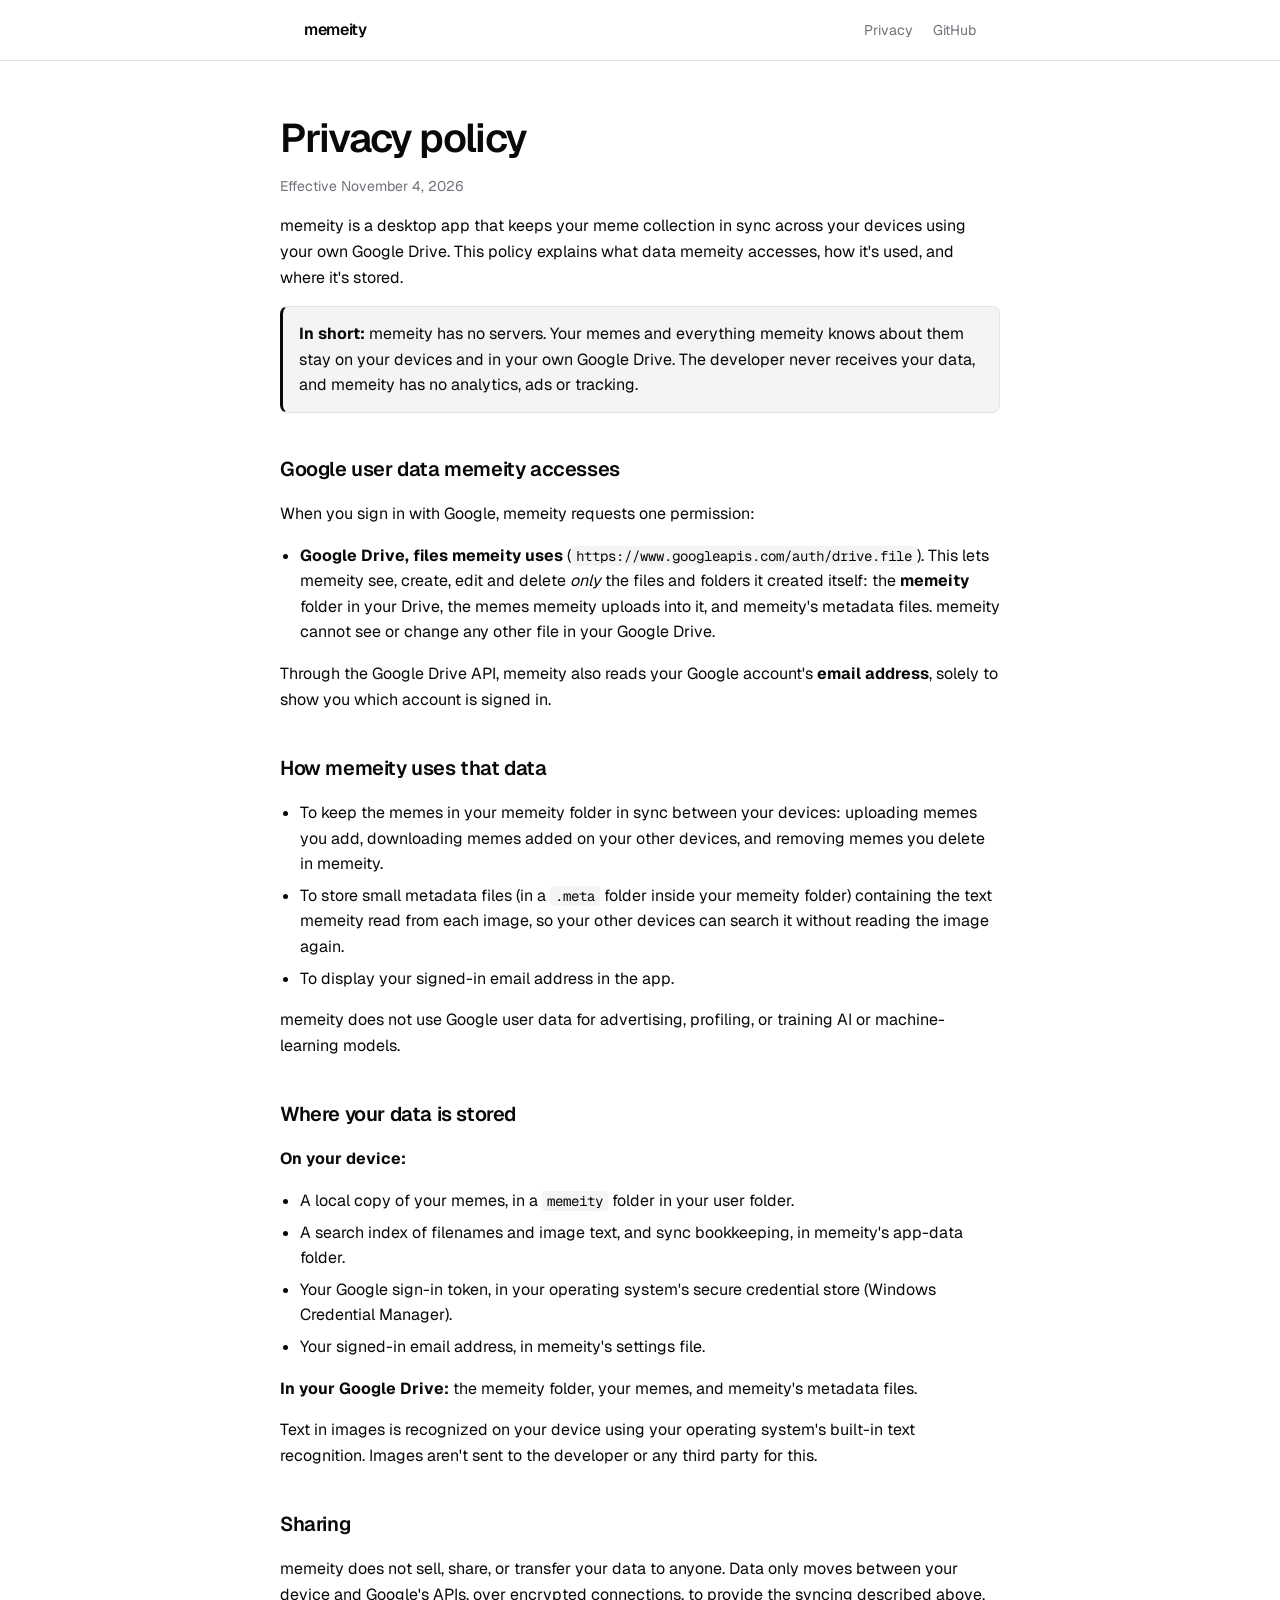
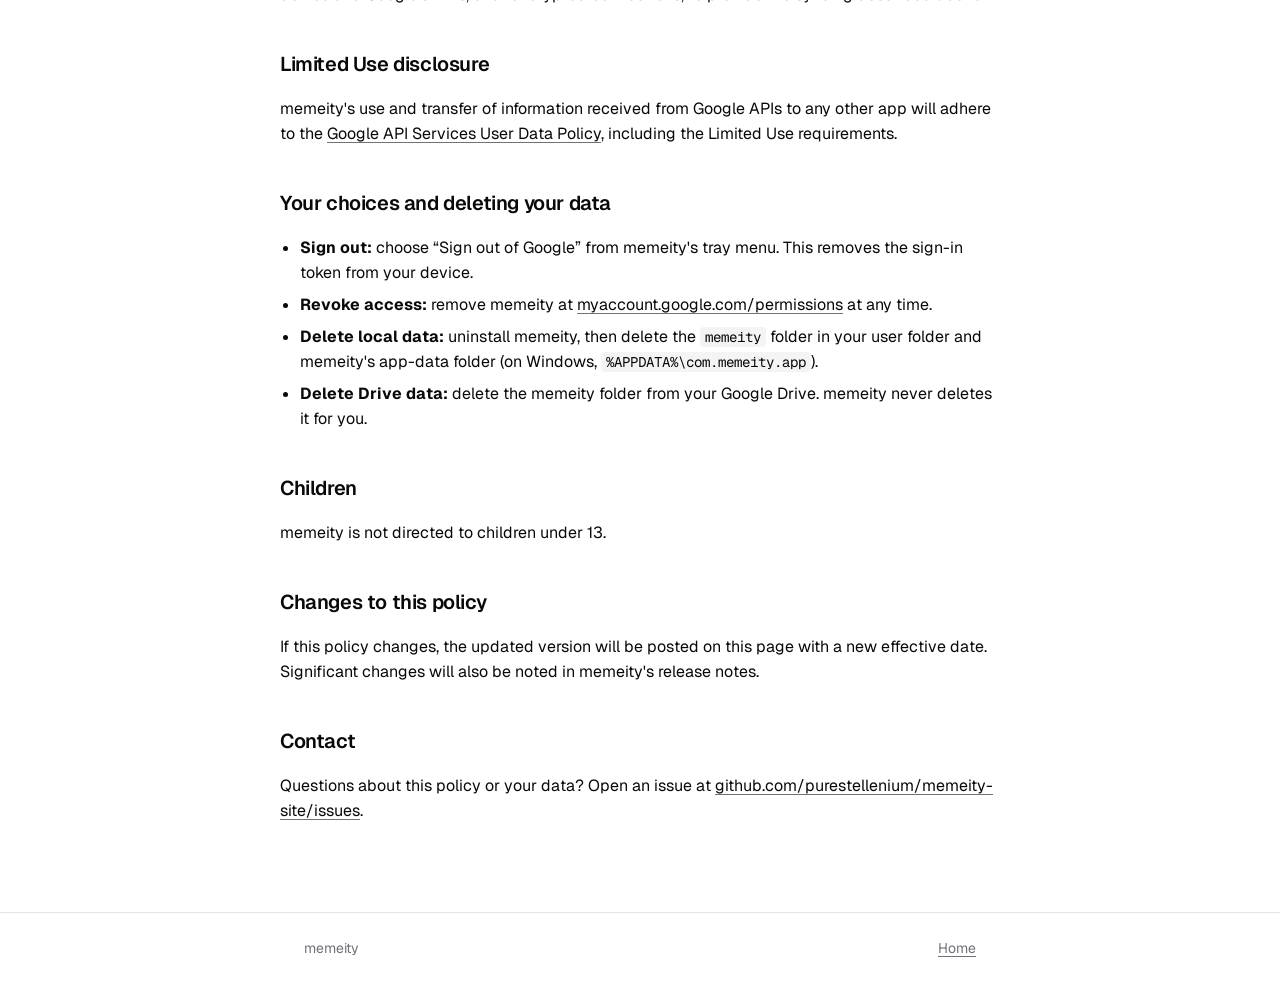
==== privacy/index.html @ e9bf108b "Add memeity homepage and privacy policy Static site for memeity.stelle.codes, served by GitHub Pages" ====
<!doctype html>
<html lang="en">
  <head>
    <meta charset="utf-8" />
    <meta name="viewport" content="width=device-width, initial-scale=1" />
    <title>Privacy policy · memeity</title>
    <meta name="description" content="How the memeity desktop app handles your data and your Google account." />
    <link rel="preconnect" href="https://fonts.googleapis.com" />
    <link rel="preconnect" href="https://fonts.gstatic.com" crossorigin />
    <link href="https://fonts.googleapis.com/css2?family=Geist:wght@400;500;600&family=Geist+Mono:wght@500&display=swap" rel="stylesheet" />
    <link rel="stylesheet" href="/style.css" />
  </head>
  <body>
    <nav>
      <div class="wrap">
        <a class="brand" href="/">memeity</a>
        <div class="links">
          <a href="/privacy/">Privacy</a>
          <a href="https://github.com/purestellenium/memeity">GitHub</a>
        </div>
      </div>
    </nav>

    <main class="wrap prose">
      <h1>Privacy policy</h1>
      <p class="meta">Effective November 4, 2026</p>

      <p>
        memeity is a desktop app that keeps your meme collection in sync across your devices using your own Google Drive.
        This policy explains what data memeity accesses, how it's used, and where it's stored.
      </p>

      <p class="callout">
        <strong>In short:</strong> memeity has no servers. Your memes and everything memeity knows about them stay on your
        devices and in your own Google Drive. The developer never receives your data, and memeity has no analytics, ads or
        tracking.
      </p>

      <h2>Google user data memeity accesses</h2>
      <p>When you sign in with Google, memeity requests one permission:</p>
      <ul>
        <li>
          <strong>Google Drive, files memeity uses</strong> (<code>https://www.googleapis.com/auth/drive.file</code>). This
          lets memeity see, create, edit and delete <em>only</em> the files and folders it created itself: the
          <strong>memeity</strong> folder in your Drive, the memes memeity uploads into it, and memeity's metadata files.
          memeity cannot see or change any other file in your Google Drive.
        </li>
      </ul>
      <p>
        Through the Google Drive API, memeity also reads your Google account's <strong>email address</strong>, solely to show
        you which account is signed in.
      </p>

      <h2>How memeity uses that data</h2>
      <ul>
        <li>To keep the memes in your memeity folder in sync between your devices: uploading memes you add, downloading memes added on your other devices, and removing memes you delete in memeity.</li>
        <li>To store small metadata files (in a <code>.meta</code> folder inside your memeity folder) containing the text memeity read from each image, so your other devices can search it without reading the image again.</li>
        <li>To display your signed-in email address in the app.</li>
      </ul>
      <p>memeity does not use Google user data for advertising, profiling, or training AI or machine-learning models.</p>

      <h2>Where your data is stored</h2>
      <p><strong>On your device:</strong></p>
      <ul>
        <li>A local copy of your memes, in a <code>memeity</code> folder in your user folder.</li>
        <li>A search index of filenames and image text, and sync bookkeeping, in memeity's app-data folder.</li>
        <li>Your Google sign-in token, in your operating system's secure credential store (Windows Credential Manager).</li>
        <li>Your signed-in email address, in memeity's settings file.</li>
      </ul>
      <p><strong>In your Google Drive:</strong> the memeity folder, your memes, and memeity's metadata files.</p>
      <p>
        Text in images is recognized on your device using your operating system's built-in text recognition. Images aren't
        sent to the developer or any third party for this.
      </p>

      <h2>Sharing</h2>
      <p>
        memeity does not sell, share, or transfer your data to anyone. Data only moves between your device and Google's
        APIs, over encrypted connections, to provide the syncing described above.
      </p>

      <h2>Limited Use disclosure</h2>
      <p>
        memeity's use and transfer of information received from Google APIs to any other app will adhere to the
        <a href="https://developers.google.com/terms/api-services-user-data-policy">Google API Services User Data Policy</a>,
        including the Limited Use requirements.
      </p>

      <h2>Your choices and deleting your data</h2>
      <ul>
        <li><strong>Sign out:</strong> choose “Sign out of Google” from memeity's tray menu. This removes the sign-in token from your device.</li>
        <li><strong>Revoke access:</strong> remove memeity at <a href="https://myaccount.google.com/permissions">myaccount.google.com/permissions</a> at any time.</li>
        <li><strong>Delete local data:</strong> uninstall memeity, then delete the <code>memeity</code> folder in your user folder and memeity's app-data folder (on Windows, <code>%APPDATA%\com.memeity.app</code>).</li>
        <li><strong>Delete Drive data:</strong> delete the memeity folder from your Google Drive. memeity never deletes it for you.</li>
      </ul>

      <h2>Children</h2>
      <p>memeity is not directed to children under 13.</p>

      <h2>Changes to this policy</h2>
      <p>
        If this policy changes, the updated version will be posted on this page with a new effective date. Significant
        changes will also be noted in memeity's release notes.
      </p>

      <h2>Contact</h2>
      <p>
        Questions about this policy or your data? Open an issue at
        <a href="https://github.com/purestellenium/memeity-site/issues">github.com/purestellenium/memeity-site/issues</a>.
      </p>
    </main>

    <footer>
      <div class="wrap">
        <span>memeity</span>
        <span><a href="/">Home</a></span>
      </div>
    </footer>
  </body>
</html>
---- style.css ----
/* memeity site: same zinc palette and Geist type as the app. */
:root {
  --bg: #09090b;
  --fg: #fafafa;
  --muted: #18181b;
  --muted-fg: #a1a1aa;
  --border: #27272a;
  --primary: #fafafa;
  --primary-fg: #18181b;
  color-scheme: dark;
}

@media (prefers-color-scheme: light) {
  :root {
    --bg: #ffffff;
    --fg: #09090b;
    --muted: #f4f4f5;
    --muted-fg: #71717a;
    --border: #e4e4e7;
    --primary: #18181b;
    --primary-fg: #fafafa;
    color-scheme: light;
  }
}

* {
  box-sizing: border-box;
}

body {
  margin: 0;
  background: var(--bg);
  color: var(--fg);
  font: 16px/1.6 "Geist", system-ui, -apple-system, "Segoe UI", sans-serif;
  -webkit-font-smoothing: antialiased;
}

a {
  color: inherit;
  text-underline-offset: 3px;
  text-decoration-color: var(--muted-fg);
}

a:hover {
  text-decoration-color: currentColor;
}

.wrap {
  max-width: 720px;
  margin: 0 auto;
  padding: 0 24px;
}

/* ---------- nav ---------- */

nav {
  border-bottom: 1px solid var(--border);
}

nav .wrap {
  display: flex;
  align-items: center;
  justify-content: space-between;
  height: 60px;
}

.brand {
  font-weight: 600;
  letter-spacing: -0.02em;
  text-decoration: none;
}

nav .links {
  display: flex;
  gap: 20px;
  font-size: 14px;
  color: var(--muted-fg);
}

nav .links a {
  text-decoration: none;
}

nav .links a:hover {
  color: var(--fg);
}

/* ---------- home ---------- */

.hero {
  padding: 88px 0 56px;
}

.eyebrow {
  display: inline-block;
  margin-bottom: 18px;
  padding: 2px 10px;
  border: 1px solid var(--border);
  border-radius: 999px;
  color: var(--muted-fg);
  font: 500 12px/1.8 "Geist Mono", ui-monospace, monospace;
}

h1 {
  margin: 0 0 16px;
  font-size: clamp(36px, 7vw, 56px);
  line-height: 1.05;
  letter-spacing: -0.04em;
  font-weight: 600;
}

.lede {
  margin: 0 0 28px;
  max-width: 34em;
  color: var(--muted-fg);
  font-size: 18px;
}

.actions {
  display: flex;
  flex-wrap: wrap;
  gap: 10px;
}

.btn {
  display: inline-flex;
  align-items: center;
  height: 40px;
  padding: 0 18px;
  border: 1px solid var(--border);
  border-radius: 8px;
  font-size: 14px;
  font-weight: 500;
  text-decoration: none;
}

.btn.primary {
  border-color: var(--primary);
  background: var(--primary);
  color: var(--primary-fg);
}

.btn[aria-disabled="true"] {
  opacity: 0.55;
  cursor: default;
}

.features {
  display: grid;
  grid-template-columns: repeat(auto-fit, minmax(200px, 1fr));
  gap: 12px;
  padding-bottom: 56px;
}

.feature {
  padding: 18px;
  border: 1px solid var(--border);
  border-radius: 12px;
}

.feature h3 {
  margin: 0 0 6px;
  font-size: 15px;
  font-weight: 600;
  letter-spacing: -0.01em;
}

.feature p {
  margin: 0;
  color: var(--muted-fg);
  font-size: 14px;
}

kbd {
  padding: 1px 6px;
  border: 1px solid var(--border);
  border-radius: 5px;
  background: var(--muted);
  font: 500 0.85em "Geist Mono", ui-monospace, monospace;
}

.panel {
  margin-bottom: 72px;
  padding: 24px;
  border: 1px solid var(--border);
  border-radius: 12px;
  background: var(--muted);
}

.panel h2 {
  margin-top: 0;
}

/* ---------- prose (privacy policy) ---------- */

.prose {
  padding: 56px 0 72px;
}

h2 {
  margin: 40px 0 10px;
  font-size: 20px;
  font-weight: 600;
  letter-spacing: -0.02em;
}

.prose h1 {
  font-size: clamp(30px, 6vw, 40px);
}

.prose p,
.prose li {
  color: var(--fg);
}

.prose .meta {
  color: var(--muted-fg);
  font-size: 14px;
}

.prose ul {
  padding-left: 20px;
}

.prose li {
  margin-bottom: 6px;
}

.callout {
  padding: 14px 16px;
  border: 1px solid var(--border);
  border-left: 3px solid var(--fg);
  border-radius: 8px;
  background: var(--muted);
}

code {
  padding: 1px 5px;
  border-radius: 4px;
  background: var(--muted);
  font: 0.88em "Geist Mono", ui-monospace, monospace;
  overflow-wrap: anywhere;
}

/* ---------- footer ---------- */

footer {
  border-top: 1px solid var(--border);
  color: var(--muted-fg);
  font-size: 14px;
}

footer .wrap {
  display: flex;
  flex-wrap: wrap;
  gap: 8px 20px;
  justify-content: space-between;
  padding-top: 24px;
  padding-bottom: 32px;
}
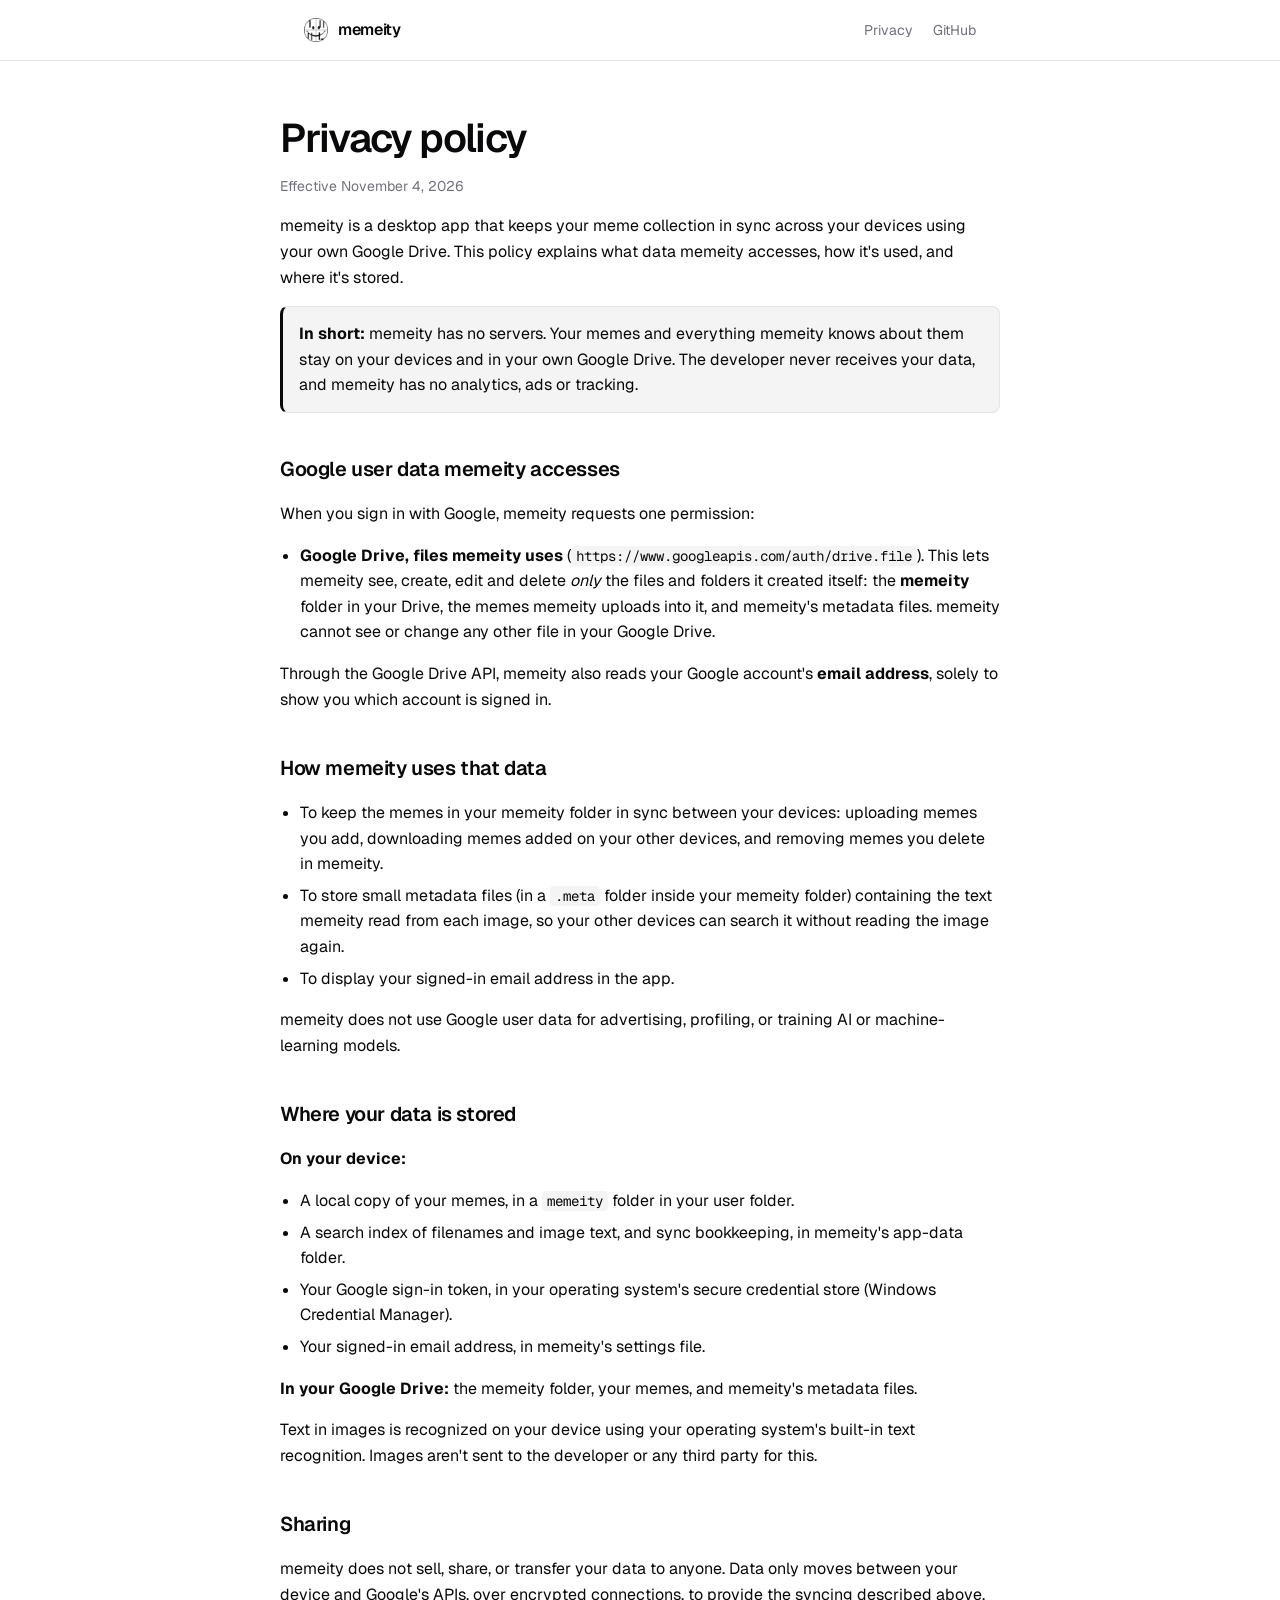
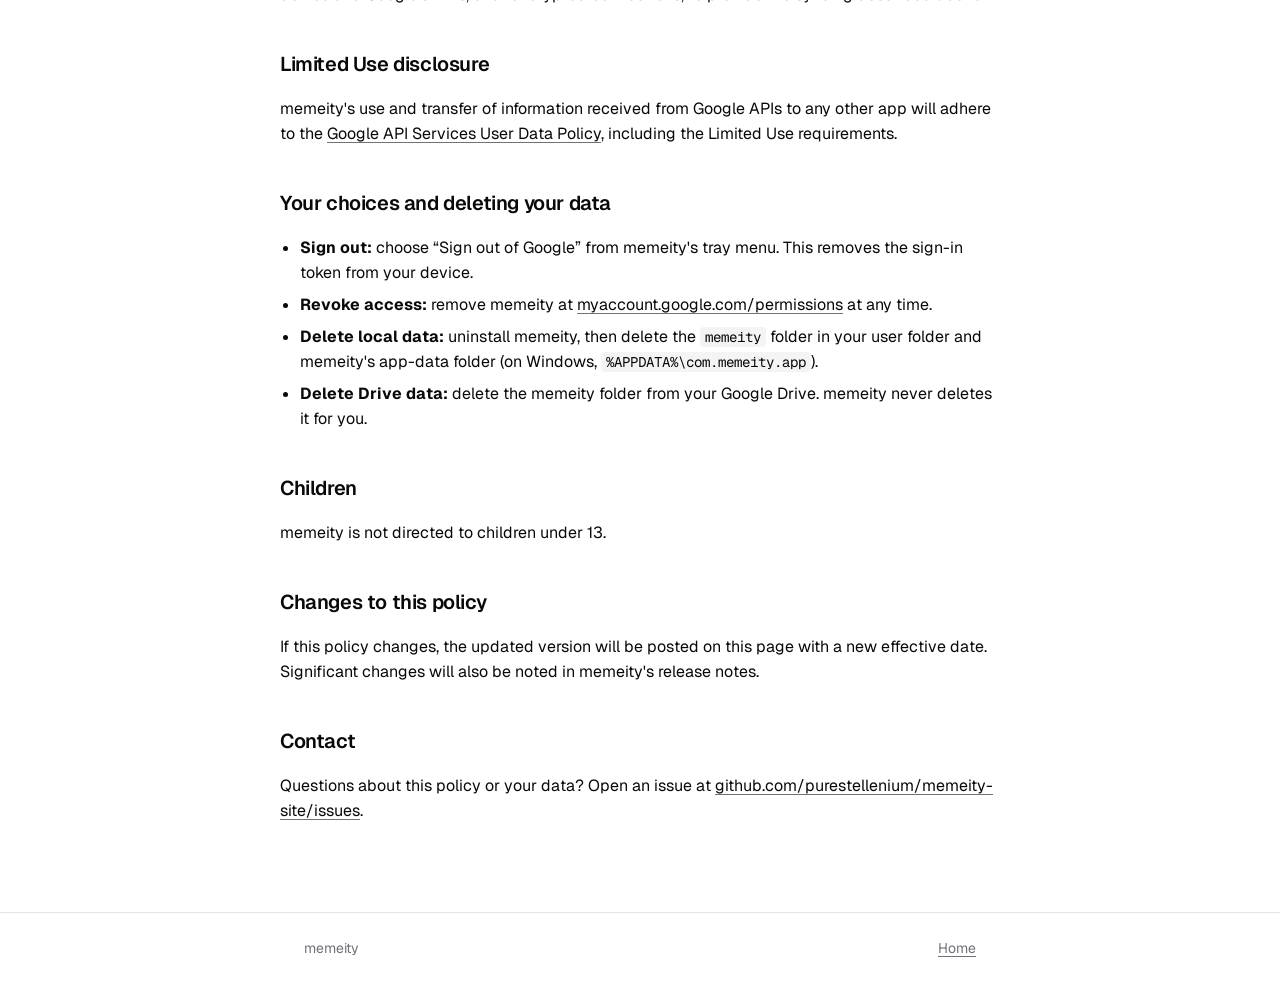
==== commit 9492d467: "Add memeity logo and favicons Co-Authored-By: Claude Opus 5.5 <noreply@anthropic.com>" ====
--- a/privacy/index.html
+++ b/privacy/index.html
@@ -8,12 +8,15 @@
     <link rel="preconnect" href="https://fonts.googleapis.com" />
     <link rel="preconnect" href="https://fonts.gstatic.com" crossorigin />
     <link href="https://fonts.googleapis.com/css2?family=Geist:wght@400;500;600&family=Geist+Mono:wght@500&display=swap" rel="stylesheet" />
+    <link rel="icon" type="image/png" sizes="32x32" href="/favicon-32.png" />
+    <link rel="icon" type="image/png" sizes="192x192" href="/favicon-192.png" />
+    <link rel="apple-touch-icon" href="/apple-touch-icon.png" />
     <link rel="stylesheet" href="/style.css" />
   </head>
   <body>
     <nav>
       <div class="wrap">
-        <a class="brand" href="/">memeity</a>
+        <a class="brand" href="/"><img src="/logo.png" alt="" width="24" height="24" />memeity</a>
         <div class="links">
           <a href="/privacy/">Privacy</a>
           <a href="https://github.com/purestellenium/memeity">GitHub</a>
--- a/style.css
+++ b/style.css
@@ -65,9 +65,17 @@
 }
 
 .brand {
+  display: inline-flex;
+  align-items: center;
+  gap: 10px;
   font-weight: 600;
   letter-spacing: -0.02em;
   text-decoration: none;
+}
+
+.hero-logo {
+  display: block;
+  margin-bottom: 24px;
 }
 
 nav .links {
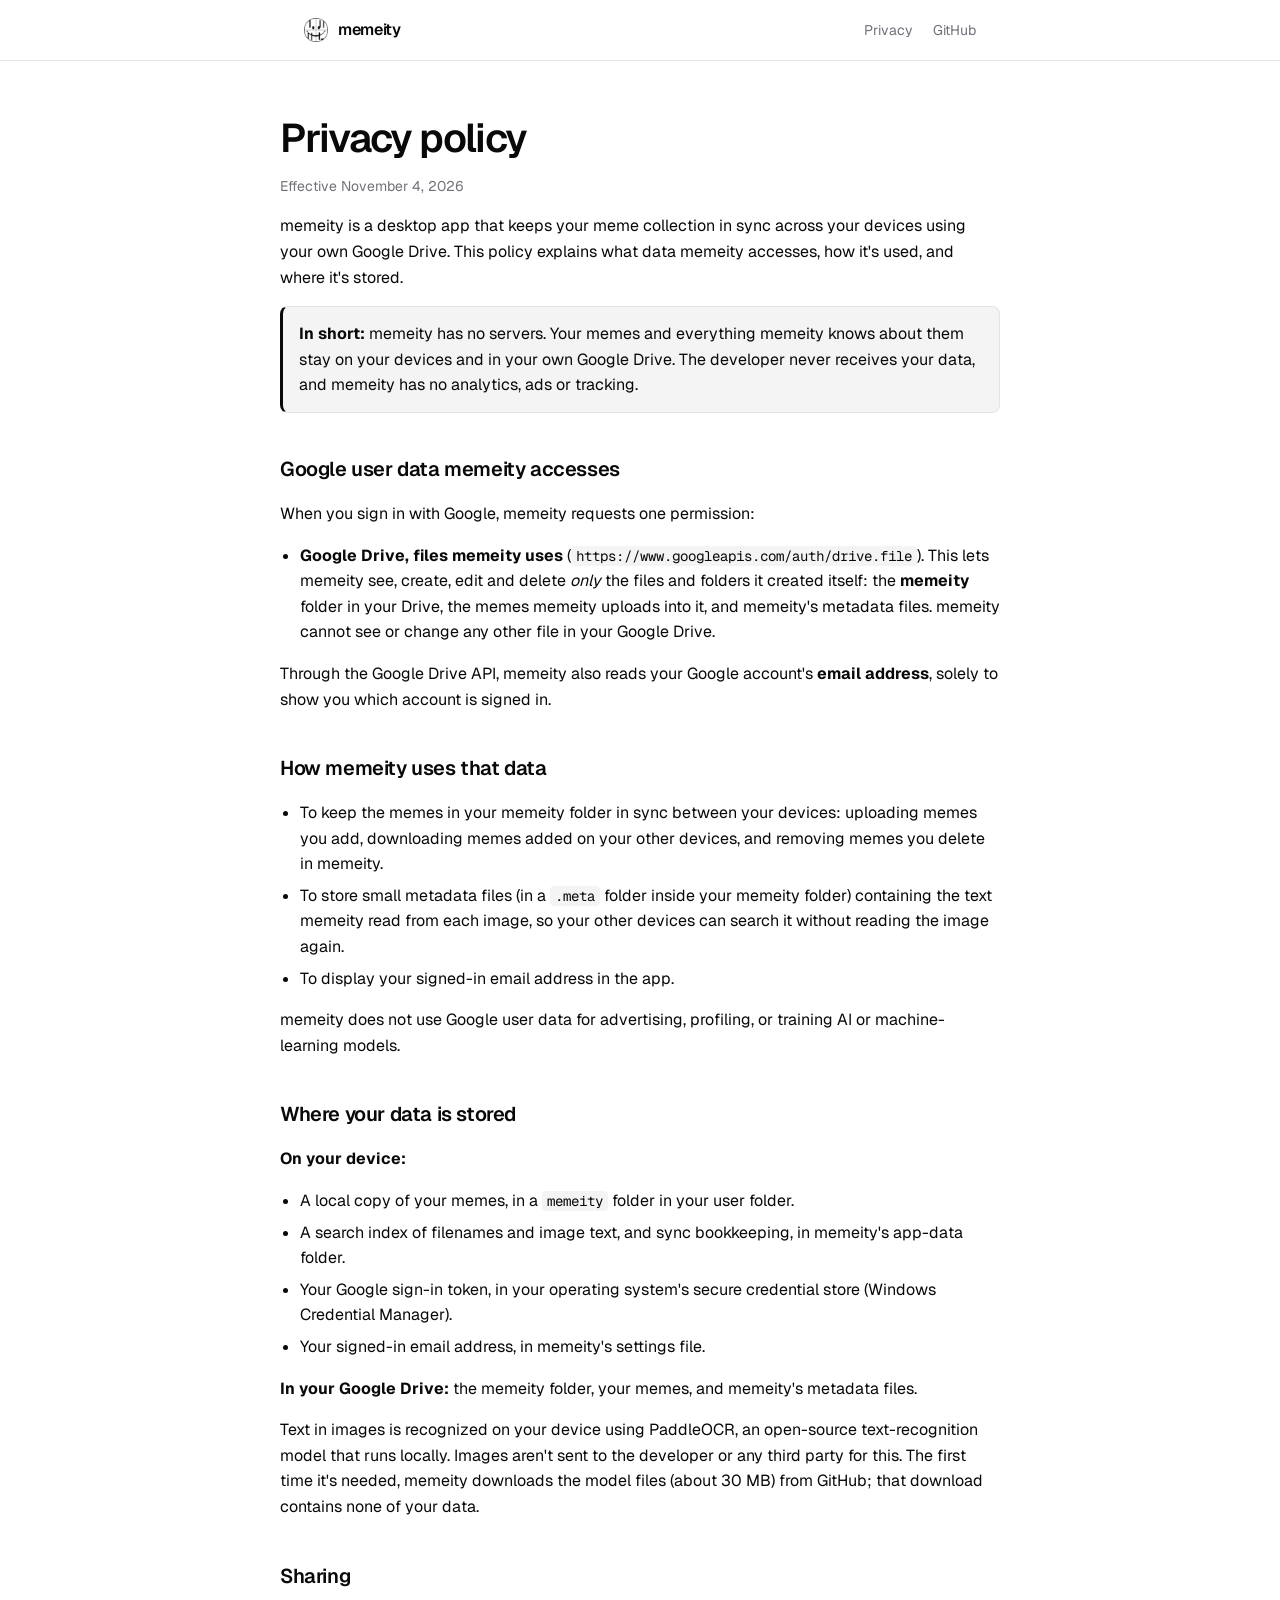
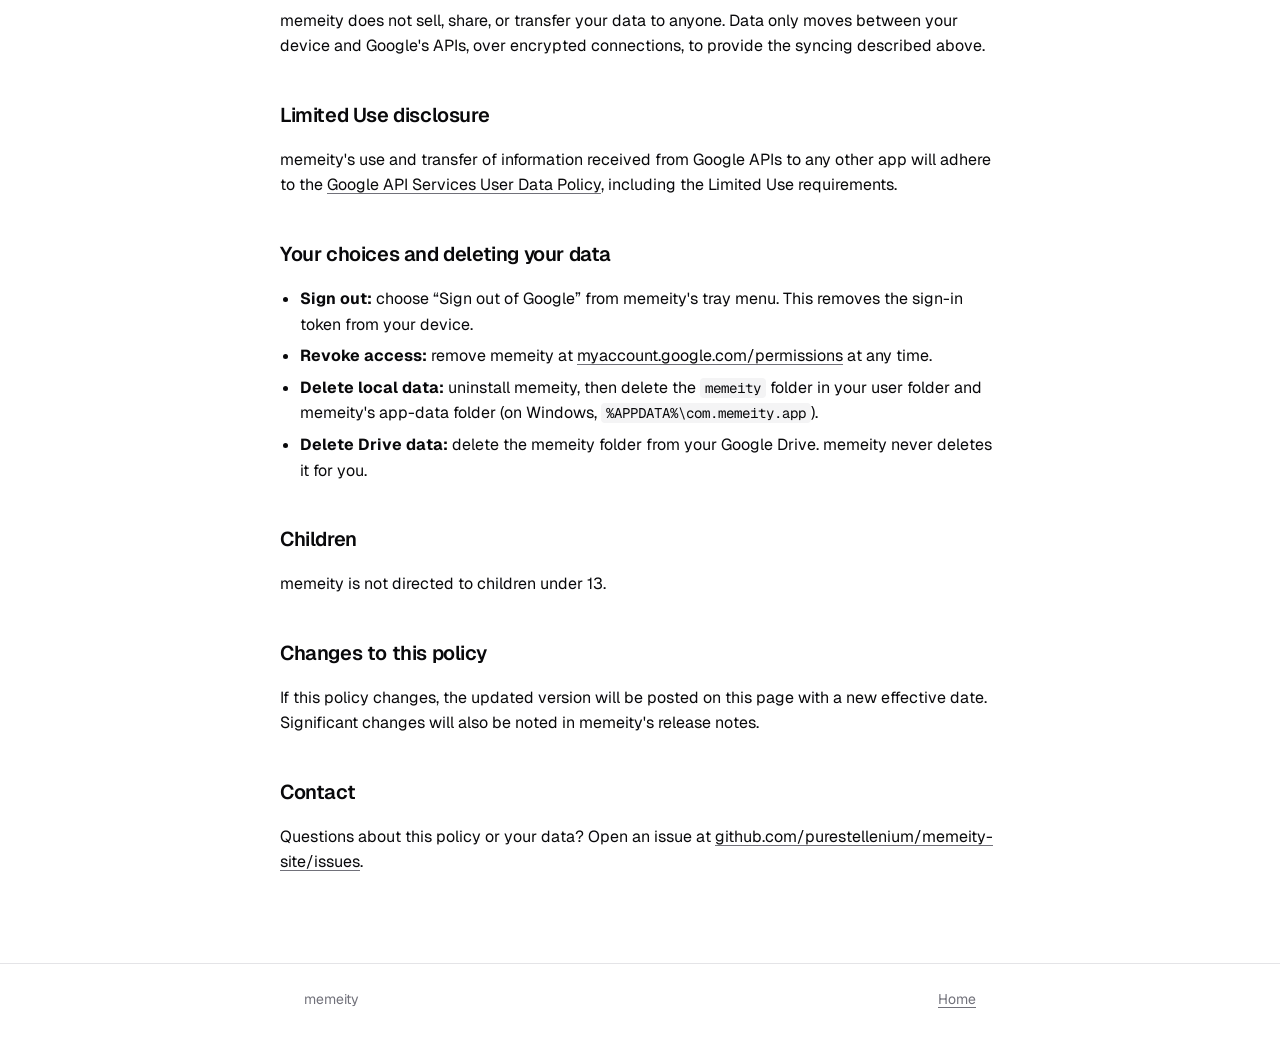
==== commit be42ef36: "Link downloads to the latest release; privacy policy: on-device PaddleOCR The download button now po" ====
--- a/privacy/index.html
+++ b/privacy/index.html
@@ -72,8 +72,9 @@
       </ul>
       <p><strong>In your Google Drive:</strong> the memeity folder, your memes, and memeity's metadata files.</p>
       <p>
-        Text in images is recognized on your device using your operating system's built-in text recognition. Images aren't
-        sent to the developer or any third party for this.
+        Text in images is recognized on your device using PaddleOCR, an open-source text-recognition model that runs
+        locally. Images aren't sent to the developer or any third party for this. The first time it's needed, memeity
+        downloads the model files (about 30 MB) from GitHub; that download contains none of your data.
       </p>
 
       <h2>Sharing</h2>
--- a/style.css
+++ b/style.css
@@ -148,9 +148,10 @@
   color: var(--primary-fg);
 }
 
-.btn[aria-disabled="true"] {
-  opacity: 0.55;
-  cursor: default;
+.download-meta {
+  margin: 12px 0 0;
+  color: var(--muted-fg);
+  font-size: 13px;
 }
 
 .features {
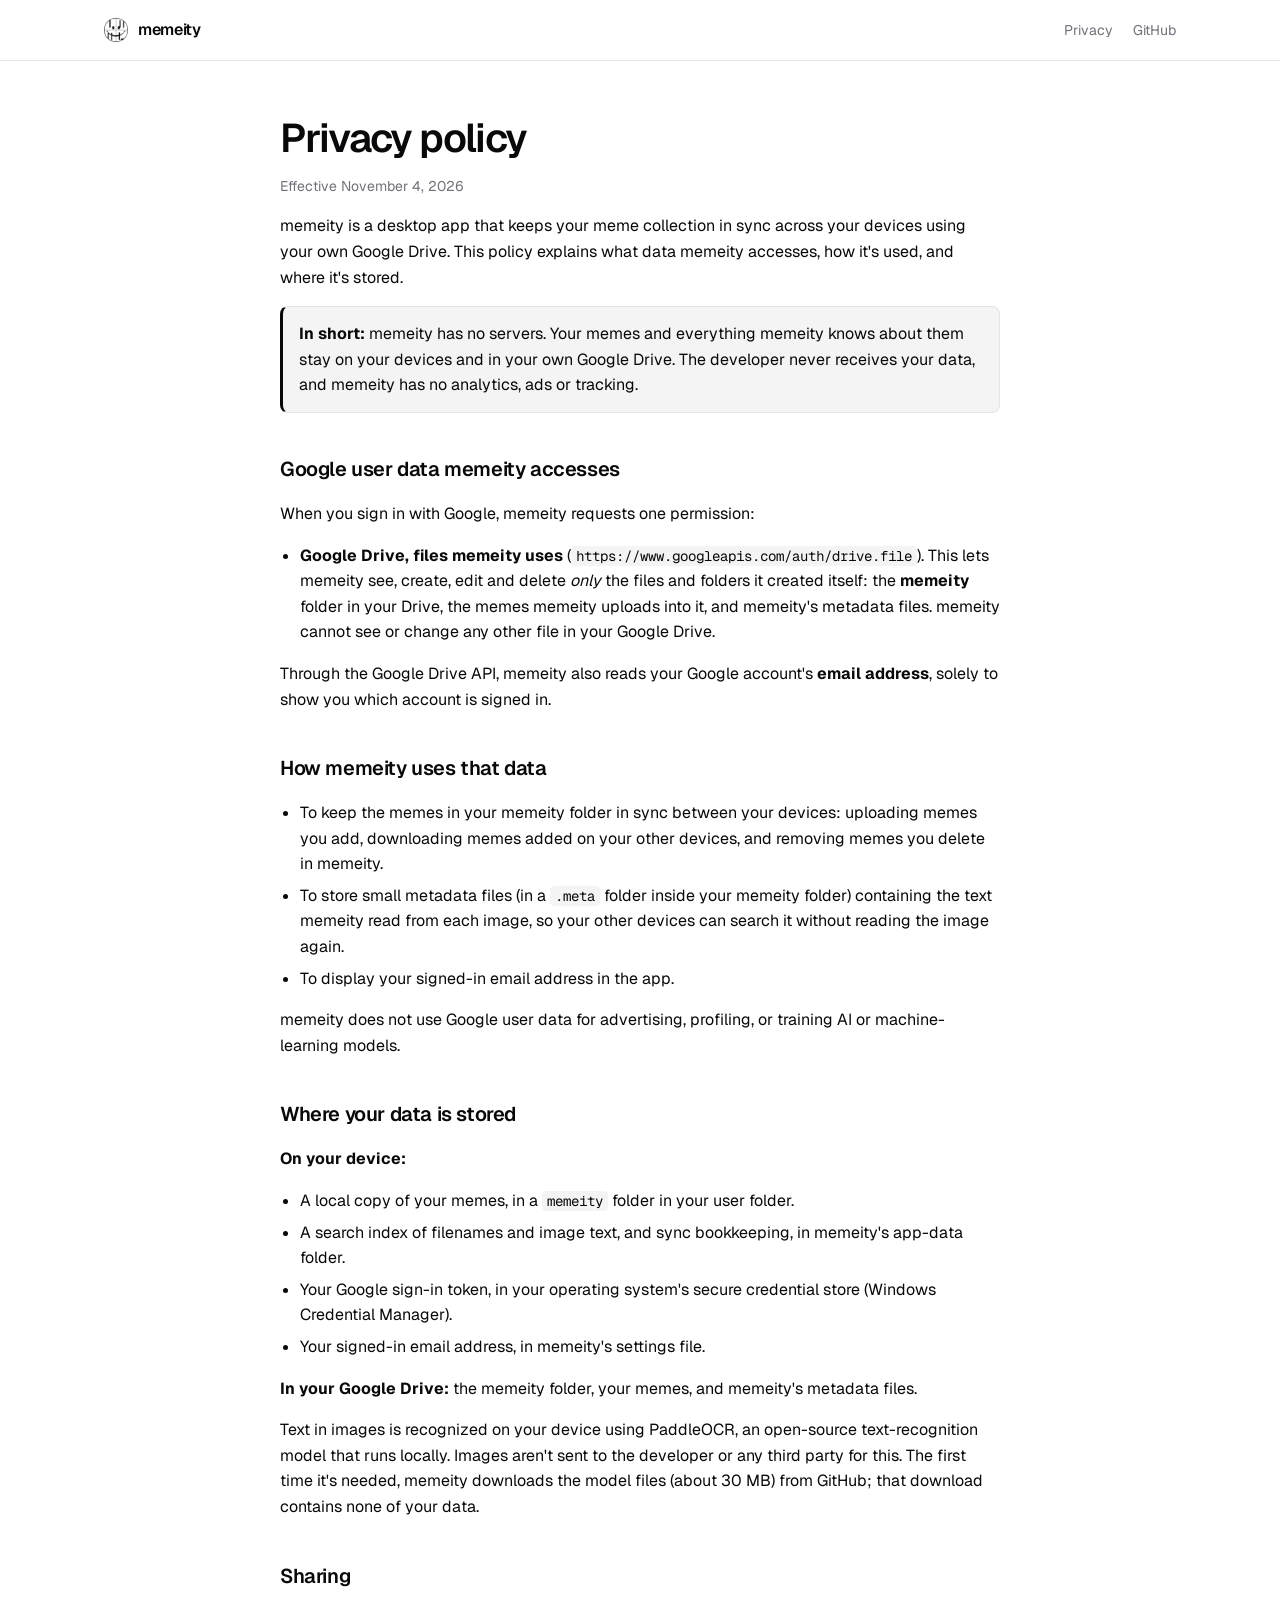
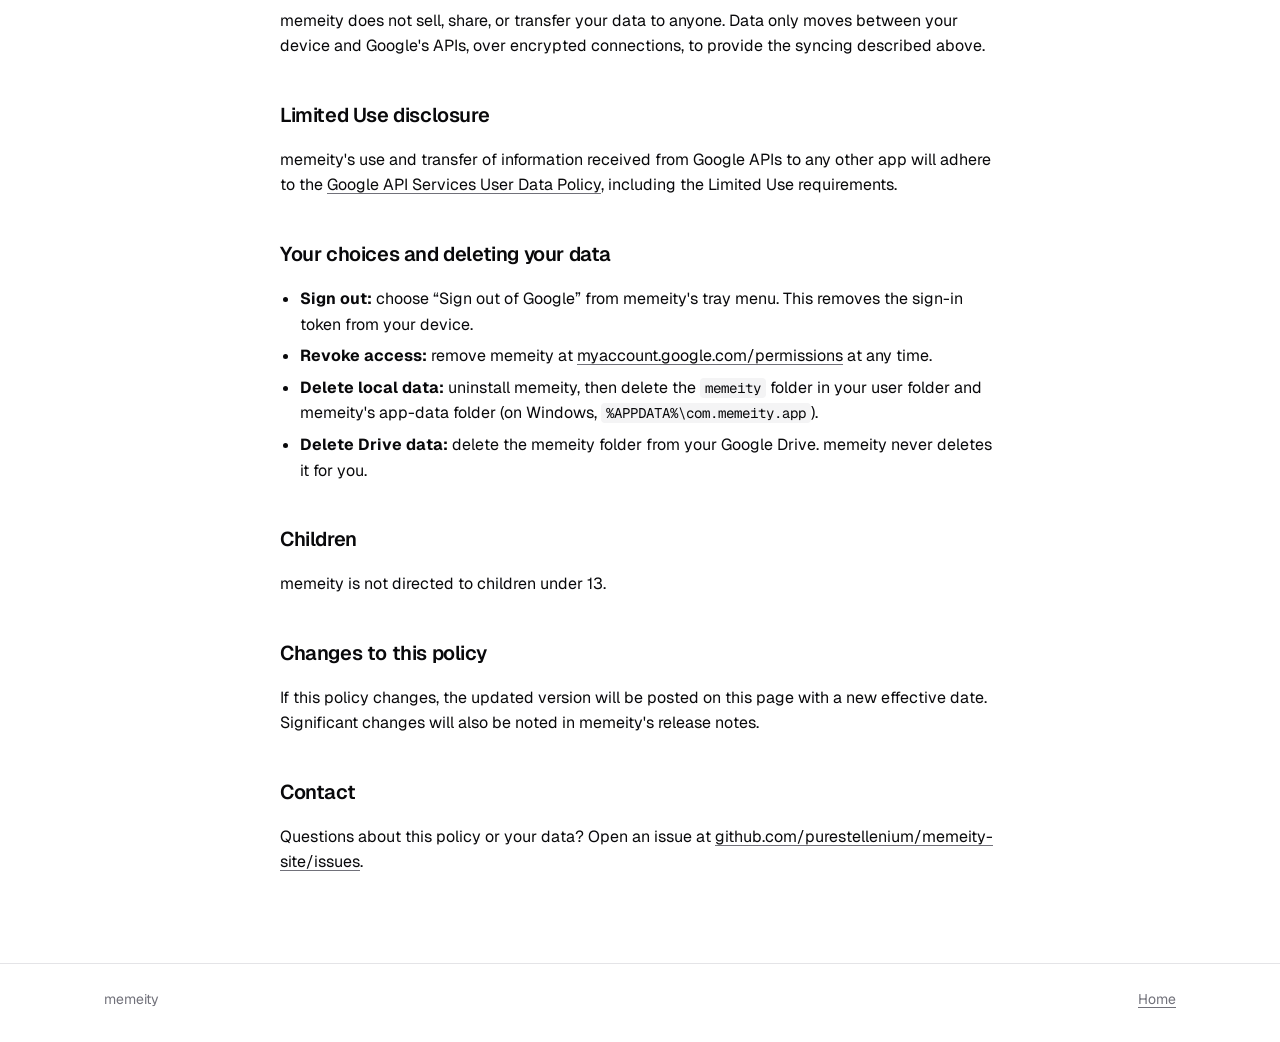
==== commit 6b0a75dc: "Redesign the homepage - Two-column hero on wide screens: logo with a speech bubble, headline,   down" ====
--- a/privacy/index.html
+++ b/privacy/index.html
@@ -15,7 +15,7 @@
   </head>
   <body>
     <nav>
-      <div class="wrap">
+      <div class="wrap wide">
         <a class="brand" href="/"><img src="/logo.png" alt="" width="24" height="24" />memeity</a>
         <div class="links">
           <a href="/privacy/">Privacy</a>
@@ -115,7 +115,7 @@
     </main>
 
     <footer>
-      <div class="wrap">
+      <div class="wrap wide">
         <span>memeity</span>
         <span><a href="/">Home</a></span>
       </div>
--- a/style.css
+++ b/style.css
@@ -5,8 +5,17 @@
   --muted: #18181b;
   --muted-fg: #a1a1aa;
   --border: #27272a;
+  --border-strong: #3f3f46;
+  --ring: #e4e4e7;
   --primary: #fafafa;
   --primary-fg: #18181b;
+  --bar: #0c0c0e;
+  --card: #0e0e11;
+  --success: #22c55e;
+  --dots: rgba(255, 255, 255, 0.07);
+  --glow-strength: 0.42;
+  --btn-glow: 0 0 0 1px rgba(255, 255, 255, 0.1), 0 8px 32px -4px rgba(255, 255, 255, 0.28);
+  --shadow: 0 30px 80px -20px rgba(0, 0, 0, 0.8);
   color-scheme: dark;
 }
 
@@ -17,14 +26,27 @@
     --muted: #f4f4f5;
     --muted-fg: #71717a;
     --border: #e4e4e7;
+    --border-strong: #d4d4d8;
+    --ring: #18181b;
     --primary: #18181b;
     --primary-fg: #fafafa;
+    --bar: #fafafa;
+    --card: #fcfcfd;
+    --success: #16a34a;
+    --dots: rgba(0, 0, 0, 0.08);
+    --glow-strength: 0.3;
+    --btn-glow: 0 8px 28px -6px rgba(0, 0, 0, 0.45);
+    --shadow: 0 30px 80px -24px rgba(0, 0, 0, 0.35);
     color-scheme: light;
   }
 }
 
 * {
   box-sizing: border-box;
+}
+
+html {
+  scroll-behavior: smooth;
 }
 
 body {
@@ -33,6 +55,7 @@
   color: var(--fg);
   font: 16px/1.6 "Geist", system-ui, -apple-system, "Segoe UI", sans-serif;
   -webkit-font-smoothing: antialiased;
+  overflow-x: hidden;
 }
 
 a {
@@ -45,16 +68,34 @@
   text-decoration-color: currentColor;
 }
 
+svg {
+  fill: none;
+  stroke: currentColor;
+  stroke-width: 1.8;
+  stroke-linecap: round;
+  stroke-linejoin: round;
+}
+
 .wrap {
   max-width: 720px;
   margin: 0 auto;
   padding: 0 24px;
 }
 
+.wrap.wide {
+  max-width: 1120px;
+}
+
 /* ---------- nav ---------- */
 
 nav {
+  position: sticky;
+  top: 0;
+  z-index: 10;
   border-bottom: 1px solid var(--border);
+  background: color-mix(in srgb, var(--bg) 80%, transparent);
+  backdrop-filter: blur(12px);
+  -webkit-backdrop-filter: blur(12px);
 }
 
 nav .wrap {
@@ -73,13 +114,9 @@
   text-decoration: none;
 }
 
-.hero-logo {
-  display: block;
-  margin-bottom: 24px;
-}
-
 nav .links {
   display: flex;
+  align-items: center;
   gap: 20px;
   font-size: 14px;
   color: var(--muted-fg);
@@ -89,24 +126,221 @@
   text-decoration: none;
 }
 
-nav .links a:hover {
+nav .links a:not(.btn):hover {
   color: var(--fg);
 }
 
-/* ---------- home ---------- */
+nav .links .btn {
+  color: var(--primary-fg);
+}
+
+@media (max-width: 560px) {
+  nav .links a[href="#features"],
+  nav .links a[href*="github.com"] {
+    display: none;
+  }
+}
+
+/* ---------- buttons ---------- */
+
+.actions {
+  display: flex;
+  flex-wrap: wrap;
+  gap: 10px;
+}
+
+.actions.center {
+  justify-content: center;
+}
+
+.btn {
+  display: inline-flex;
+  align-items: center;
+  gap: 8px;
+  height: 40px;
+  padding: 0 18px;
+  border: 1px solid var(--border);
+  border-radius: 8px;
+  background: var(--bg);
+  font-size: 14px;
+  font-weight: 500;
+  text-decoration: none;
+  transition: transform 0.15s ease, box-shadow 0.2s ease, background 0.2s ease;
+}
+
+.btn:hover {
+  background: var(--muted);
+}
+
+.btn.small {
+  height: 32px;
+  padding: 0 12px;
+  font-size: 13px;
+}
+
+.btn.large {
+  height: 46px;
+  padding: 0 22px;
+  font-size: 15px;
+  border-radius: 10px;
+}
+
+.btn svg {
+  width: 18px;
+  height: 18px;
+  stroke-width: 2.2;
+}
+
+.btn.primary {
+  border-color: var(--primary);
+  background: var(--primary);
+  color: var(--primary-fg);
+}
+
+.btn.large.primary {
+  box-shadow: var(--btn-glow);
+}
+
+.btn.primary:hover {
+  transform: translateY(-1px);
+}
+
+/* ---------- shared bits ---------- */
+
+kbd {
+  display: inline-grid;
+  place-items: center;
+  min-width: 18px;
+  height: 18px;
+  padding: 0 5px;
+  border: 1px solid var(--border);
+  border-radius: 4px;
+  background: var(--muted);
+  color: var(--muted-fg);
+  font: 500 10.5px/1 "Geist Mono", ui-monospace, monospace;
+}
+
+kbd + kbd {
+  margin-left: 2px;
+}
+
+.kicker {
+  display: inline-block;
+  margin-bottom: 12px;
+  color: var(--muted-fg);
+  font: 500 12px/1 "Geist Mono", ui-monospace, monospace;
+  letter-spacing: 0.06em;
+  text-transform: uppercase;
+}
+
+h2 {
+  margin: 40px 0 10px;
+  font-size: 20px;
+  font-weight: 600;
+  letter-spacing: -0.02em;
+}
+
+.section-title {
+  max-width: 18em;
+  margin: 0 0 36px;
+  font-size: clamp(28px, 4.4vw, 40px);
+  line-height: 1.1;
+  letter-spacing: -0.035em;
+}
+
+/* ---------- hero ---------- */
 
 .hero {
-  padding: 88px 0 56px;
-}
-
-.eyebrow {
-  display: inline-block;
-  margin-bottom: 18px;
-  padding: 2px 10px;
-  border: 1px solid var(--border);
-  border-radius: 999px;
-  color: var(--muted-fg);
-  font: 500 12px/1.8 "Geist Mono", ui-monospace, monospace;
+  position: relative;
+  padding: 56px 0 40px;
+  text-align: center;
+}
+
+/* Dot grid that fades out towards the edges. */
+.hero::before {
+  content: "";
+  position: absolute;
+  inset: 0 0 30% 0;
+  z-index: -1;
+  background-image: radial-gradient(var(--dots) 1px, transparent 1px);
+  background-size: 22px 22px;
+  mask-image: radial-gradient(ellipse 70% 70% at 50% 30%, #000 30%, transparent 75%);
+  -webkit-mask-image: radial-gradient(ellipse 70% 70% at 50% 30%, #000 30%, transparent 75%);
+}
+
+
+
+.hero-logo {
+  position: relative;
+  width: 100px;
+  height: 100px;
+  margin: 0 auto 24px;
+  animation: float 6s ease-in-out infinite;
+}
+
+.hero-logo img {
+  display: block;
+  width: 100%;
+  height: 100%;
+  border-radius: 50%;
+  box-shadow: 0 20px 50px -12px rgba(0, 0, 0, 0.6);
+}
+
+/* Speech bubble off the logo's upper right; its tight corner points back at it. */
+.speech {
+  position: absolute;
+  bottom: 72%;
+  left: calc(100% + 8px);
+  margin: 0;
+  padding: 8px 14px;
+  border: 1px solid var(--border-strong);
+  border-radius: 16px 16px 16px 4px;
+  background: var(--primary);
+  color: var(--primary-fg);
+  font-size: 15px;
+  font-weight: 500;
+  line-height: 1.3;
+  white-space: nowrap;
+  box-shadow: 0 10px 30px -10px rgba(0, 0, 0, 0.5);
+  transform-origin: bottom left;
+  animation: speech-in 0.5s cubic-bezier(0.2, 1.4, 0.4, 1) 0.4s both;
+}
+
+
+@keyframes speech-in {
+  from {
+    opacity: 0;
+    transform: scale(0.6) translateY(6px);
+  }
+}
+
+
+@keyframes float {
+  0%,
+  100% {
+    transform: translateY(0);
+  }
+  50% {
+    transform: translateY(-10px);
+  }
+}
+
+@media (max-width: 560px) {
+  .hero-logo {
+    width: 88px;
+    height: 88px;
+    margin: 44px auto 22px;
+  }
+
+  /* No room beside the logo on phones: sit above it instead. */
+  .speech {
+    bottom: calc(100% + 10px);
+    left: 50%;
+    translate: -50% 0;
+    border-radius: 16px 16px 16px 4px;
+    font-size: 14px;
+    transform-origin: bottom center;
+  }
 }
 
 h1 {
@@ -117,100 +351,937 @@
   font-weight: 600;
 }
 
+.home h1 {
+  font-size: clamp(40px, 5.6vw, 60px);
+  line-height: 1.02;
+  text-wrap: balance;
+  letter-spacing: -0.055em;
+  font-weight: 700;
+  background: linear-gradient(180deg, var(--fg) 35%, color-mix(in srgb, var(--fg) 55%, var(--bg)));
+  -webkit-background-clip: text;
+  background-clip: text;
+  color: transparent;
+  padding-bottom: 0.06em;
+}
+
+
 .lede {
-  margin: 0 0 28px;
-  max-width: 34em;
-  color: var(--muted-fg);
-  font-size: 18px;
-}
-
-.actions {
+  max-width: 44em;
+  margin: 0 auto 28px;
+  color: var(--muted-fg);
+  font-size: clamp(17px, 2vw, 19px);
+}
+
+.hero .actions {
+  justify-content: center;
+}
+
+.download-meta {
+  margin: 14px 0 0;
+  color: var(--muted-fg);
+  font-size: 13px;
+}
+
+/* ---------- demo pane (mirrors the app's look) ---------- */
+
+.demo {
+  position: relative;
+  max-width: 780px;
+  margin: 40px auto 0;
+  text-align: left;
+}
+
+/* Wide screens: copy on the left, the demo pane beside it, both above the fold.
+   Narrower screens keep the centred, stacked layout above. */
+@media (min-width: 961px) {
+  .hero {
+    padding: 72px 0 80px;
+    text-align: left;
+  }
+
+  .hero-grid {
+    display: grid;
+    grid-template-columns: minmax(0, 0.85fr) minmax(0, 1.15fr);
+    align-items: center;
+    gap: 56px;
+  }
+
+  .hero-logo {
+    margin: 0 0 24px;
+  }
+
+  .home h1 {
+    font-size: clamp(44px, 4.6vw, 58px);
+  }
+
+  .lede {
+    max-width: 30em;
+    margin: 0 0 28px;
+  }
+
+  .hero .actions {
+    justify-content: flex-start;
+  }
+
+  .demo {
+    max-width: none;
+    margin: 0;
+  }
+}
+
+.demo-glow {
+  position: absolute;
+  inset: 8% 4% -2%;
+  z-index: -1;
+  border-radius: 50%;
+  background: conic-gradient(from 200deg, #8b5cf6, #06b6d4, #22c55e, #f59e0b, #ec4899, #8b5cf6);
+  filter: blur(70px);
+  opacity: var(--glow-strength);
+  animation: glow 14s linear infinite;
+}
+
+@keyframes glow {
+  to {
+    transform: rotate(1turn);
+  }
+}
+
+.pane {
+  overflow: hidden;
+  border: 1px solid var(--border-strong);
+  border-radius: 14px;
+  background: var(--bg);
+  box-shadow: var(--shadow);
+}
+
+.pane-head {
   display: flex;
-  flex-wrap: wrap;
-  gap: 10px;
-}
-
-.btn {
+  align-items: center;
+  gap: 12px;
+  height: 56px;
+  padding: 0 14px 0 18px;
+  border-bottom: 1px solid var(--border);
+}
+
+.pane-head .icon {
+  flex: none;
+  width: 18px;
+  height: 18px;
+  color: var(--muted-fg);
+}
+
+.pane-head input {
+  flex: 1;
+  min-width: 0;
+  height: 100%;
+  border: 0;
+  outline: 0;
+  background: transparent;
+  color: var(--fg);
+  font: 17px "Geist", system-ui, sans-serif;
+  caret-color: var(--fg);
+}
+
+.pane-head input::placeholder {
+  color: var(--muted-fg);
+}
+
+.folder-chip {
   display: inline-flex;
-  align-items: center;
-  height: 40px;
-  padding: 0 18px;
+  flex: none;
+  align-items: center;
+  gap: 6px;
+  height: 28px;
+  padding: 0 10px;
   border: 1px solid var(--border);
-  border-radius: 8px;
+  border-radius: 7px;
+  color: var(--muted-fg);
+  font-size: 13px;
+}
+
+.folder-chip svg {
+  width: 15px;
+  height: 15px;
+}
+
+.pane-grid {
+  position: relative;
+  height: 400px;
+  overflow: hidden;
+}
+
+.tile {
+  position: absolute;
+  top: 0;
+  left: 0;
+  margin: 0;
+  overflow: hidden;
+  border-radius: 9px;
+  background: var(--muted);
+  outline: 2px solid transparent;
+  outline-offset: 2px;
+  transition: opacity 0.25s ease, outline-color 0.2s ease, scale 0.25s ease;
+}
+
+.pane-grid.ready .tile {
+  transition: transform 0.45s cubic-bezier(0.2, 0.8, 0.2, 1), opacity 0.25s ease, outline-color 0.2s ease,
+    scale 0.25s ease;
+}
+
+.tile img {
+  display: block;
+  width: 100%;
+  height: 100%;
+  object-fit: cover;
+}
+
+.tile.hidden {
+  opacity: 0;
+  scale: 0.92;
+  pointer-events: none;
+}
+
+.tile.selected {
+  outline-color: var(--ring);
+}
+
+.pane-empty {
+  position: absolute;
+  inset: 0;
+  display: grid;
+  place-items: center;
+  margin: 0;
+  padding: 24px;
+  color: var(--muted-fg);
   font-size: 14px;
+  text-align: center;
+}
+
+.pane-empty[hidden] {
+  display: none;
+}
+
+.pane-toast {
+  position: absolute;
+  bottom: 16px;
+  left: 50%;
+  padding: 6px 14px;
+  border: 1px solid var(--border-strong);
+  border-radius: 999px;
+  background: var(--bg);
+  font-size: 13px;
   font-weight: 500;
-  text-decoration: none;
-}
-
-.btn.primary {
-  border-color: var(--primary);
+  opacity: 0;
+  transform: translate(-50%, 8px);
+  transition: opacity 0.2s ease, transform 0.2s ease;
+  pointer-events: none;
+}
+
+.pane-toast.show {
+  opacity: 1;
+  transform: translate(-50%, 0);
+}
+
+.pane-bar {
+  display: flex;
+  align-items: center;
+  justify-content: space-between;
+  gap: 12px;
+  height: 44px;
+  padding: 0 16px;
+  border-top: 1px solid var(--border);
+  background: var(--bar);
+  color: var(--muted-fg);
+  font-size: 12.5px;
+}
+
+.sync {
+  display: inline-flex;
+  align-items: center;
+  gap: 8px;
+}
+
+.sync i {
+  width: 7px;
+  height: 7px;
+  border-radius: 50%;
+  background: var(--success);
+}
+
+.pane-acts {
+  display: inline-flex;
+  align-items: center;
+  gap: 16px;
+}
+
+.act {
+  display: inline-flex;
+  align-items: center;
+  gap: 6px;
+  padding: 3px 6px;
+  border-radius: 6px;
+  transition: background 0.15s ease;
+}
+
+.act.strong {
+  color: var(--fg);
+  font-weight: 500;
+}
+
+.act.pressed {
+  background: var(--muted);
+}
+
+
+@media (max-width: 560px) {
+  .pane-grid {
+    height: 320px;
+  }
+
+  .hide-sm,
+  .folder-chip {
+    display: none;
+  }
+}
+
+/* ---------- story ---------- */
+
+.story {
+  padding: 96px 0;
+}
+
+.story-grid {
+  display: grid;
+  grid-template-columns: 1fr 1fr;
+  align-items: center;
+  gap: 56px;
+}
+
+.story h2 {
+  margin: 0 0 20px;
+  font-size: clamp(28px, 4.4vw, 40px);
+  line-height: 1.1;
+  letter-spacing: -0.035em;
+}
+
+.story p {
+  margin: 0 0 14px;
+  color: var(--muted-fg);
+  font-size: 17px;
+}
+
+.story em {
+  color: var(--fg);
+}
+
+.chats {
+  display: grid;
+  gap: 14px;
+}
+
+.chat {
+  display: flex;
+  flex-direction: column;
+  gap: 6px;
+  padding: 18px;
+  border: 1px solid var(--border);
+  border-radius: 14px;
+  background: var(--card);
+}
+
+.chat-label {
+  margin-bottom: 6px;
+  color: var(--muted-fg);
+  font: 500 11px/1 "Geist Mono", ui-monospace, monospace;
+  letter-spacing: 0.06em;
+  text-transform: uppercase;
+}
+
+.chat.good .chat-label {
+  color: var(--success);
+}
+
+.msg {
+  max-width: 80%;
+  padding: 7px 12px;
+  border-radius: 14px;
+  font-size: 14px;
+  line-height: 1.4;
+}
+
+.msg.them {
+  align-self: flex-start;
+  border-bottom-left-radius: 4px;
+  background: var(--muted);
+}
+
+.msg.me {
+  align-self: flex-end;
+  border-bottom-right-radius: 4px;
   background: var(--primary);
   color: var(--primary-fg);
 }
 
-.download-meta {
-  margin: 12px 0 0;
-  color: var(--muted-fg);
-  font-size: 13px;
-}
+.msg.img {
+  width: 190px;
+  padding: 4px;
+}
+
+.msg.img img {
+  display: block;
+  width: 100%;
+  border-radius: 10px;
+}
+
+@media (max-width: 820px) {
+  .story-grid {
+    grid-template-columns: 1fr;
+    gap: 36px;
+  }
+}
+
+/* ---------- features (bento) ---------- */
 
 .features {
+  padding: 40px 0 96px;
+}
+
+.bento {
   display: grid;
-  grid-template-columns: repeat(auto-fit, minmax(200px, 1fr));
-  gap: 12px;
-  padding-bottom: 56px;
-}
-
-.feature {
-  padding: 18px;
+  grid-template-columns: repeat(3, 1fr);
+  gap: 14px;
+}
+
+.card {
+  display: flex;
+  flex-direction: column;
+  padding: 22px;
   border: 1px solid var(--border);
-  border-radius: 12px;
-}
-
-.feature h3 {
+  border-radius: 16px;
+  background: var(--card);
+}
+
+.card.span-2 {
+  grid-column: span 2;
+}
+
+.card.row-2 {
+  grid-row: span 2;
+}
+
+.card h3 {
   margin: 0 0 6px;
-  font-size: 15px;
+  font-size: 16px;
   font-weight: 600;
   letter-spacing: -0.01em;
 }
 
-.feature p {
+.card p {
   margin: 0;
   color: var(--muted-fg);
+  font-size: 14.5px;
+}
+
+.card-visual {
+  display: flex;
+  flex: 1;
+  align-items: center;
+  justify-content: center;
+  min-height: 150px;
+  margin-bottom: 20px;
+  border: 1px solid var(--border);
+  border-radius: 10px;
+  background: radial-gradient(var(--dots) 1px, transparent 1px) 0 0 / 16px 16px, var(--bg);
+}
+
+@media (max-width: 860px) {
+  .bento {
+    grid-template-columns: 1fr 1fr;
+  }
+
+  .card.row-2 {
+    grid-row: auto;
+  }
+}
+
+@media (max-width: 600px) {
+  .bento {
+    grid-template-columns: 1fr;
+  }
+
+  .card.span-2 {
+    grid-column: auto;
+  }
+}
+
+/* shortcut keys */
+.keys {
+  gap: 10px;
+}
+
+.key {
+  min-width: 64px;
+  height: 64px;
+  padding: 0 16px;
+  border: 1px solid var(--border-strong);
+  border-bottom-width: 4px;
+  border-radius: 12px;
+  background: var(--muted);
+  color: var(--fg);
+  font-size: 17px;
+  animation: press 3.2s ease-in-out infinite;
+}
+
+.key:nth-of-type(2) {
+  animation-delay: 0.12s;
+}
+
+.key:nth-of-type(3) {
+  animation-delay: 0.24s;
+}
+
+.plus {
+  color: var(--muted-fg);
+  font: 500 16px "Geist Mono", monospace;
+}
+
+@keyframes press {
+  0%,
+  70%,
+  100% {
+    transform: none;
+    border-bottom-width: 4px;
+  }
+  78%,
+  88% {
+    transform: translateY(3px);
+    border-bottom-width: 1px;
+  }
+}
+
+/* OCR */
+.ocr {
+  flex-direction: column;
+  gap: 16px;
+  padding: 20px;
+}
+
+.ocr-img {
+  position: relative;
+  width: min(100%, 240px);
+  overflow: hidden;
+  border-radius: 10px;
+}
+
+.ocr-img img {
+  display: block;
+  width: 100%;
+}
+
+.ocr-box {
+  position: absolute;
+  top: 4%;
+  left: 3%;
+  right: 3%;
+  height: 33%;
+  border: 2px solid #f59e0b;
+  border-radius: 6px;
+  background: rgba(245, 158, 11, 0.12);
+  animation: found 4s ease-in-out infinite;
+}
+
+.ocr-scan {
+  position: absolute;
+  left: 0;
+  right: 0;
+  height: 2px;
+  background: #f59e0b;
+  box-shadow: 0 0 12px 2px rgba(245, 158, 11, 0.7);
+  animation: scan 4s ease-in-out infinite;
+}
+
+@keyframes scan {
+  0% {
+    top: 0;
+    opacity: 1;
+  }
+  45% {
+    top: 100%;
+    opacity: 1;
+  }
+  50%,
+  100% {
+    top: 100%;
+    opacity: 0;
+  }
+}
+
+@keyframes found {
+  0%,
+  40% {
+    opacity: 0;
+  }
+  50%,
+  92% {
+    opacity: 1;
+  }
+  100% {
+    opacity: 0;
+  }
+}
+
+.ocr-query {
+  display: inline-flex;
+  align-items: center;
+  gap: 8px;
+  padding: 7px 8px 7px 12px;
+  border: 1px solid var(--border-strong);
+  border-radius: 9px;
+  background: var(--bg);
   font-size: 14px;
 }
 
-kbd {
+.ocr-query svg {
+  width: 15px;
+  height: 15px;
+  color: var(--muted-fg);
+}
+
+.ocr-tag {
+  padding: 2px 7px;
+  border-radius: 5px;
+  background: rgba(245, 158, 11, 0.15);
+  color: #f59e0b;
+  font: 500 11px/1.5 "Geist Mono", monospace;
+}
+
+/* sync */
+.sync-visual {
+  gap: 0;
+  padding: 20px;
+}
+
+.node {
+  display: inline-flex;
+  flex-direction: column;
+  align-items: center;
+  gap: 6px;
+  color: var(--muted-fg);
+  font-size: 13px;
+  text-align: center;
+}
+
+.node svg {
+  width: 40px;
+  height: 40px;
+  padding: 9px;
+  border: 1px solid var(--border-strong);
+  border-radius: 12px;
+  background: var(--muted);
+  color: var(--fg);
+}
+
+.node.hub {
+  color: var(--fg);
+  font-weight: 600;
+}
+
+.node.hub svg {
+  width: 56px;
+  height: 56px;
+  padding: 13px;
+  border-color: var(--fg);
+}
+
+.node small {
+  color: var(--muted-fg);
+  font-size: 11.5px;
+  font-weight: 400;
+}
+
+.wire {
+  position: relative;
+  flex: 1;
+  max-width: 120px;
+  height: 0;
+  margin: 0 10px 34px;
+  border-top: 1px dashed var(--border-strong);
+}
+
+.wire i {
+  position: absolute;
+  top: -3.5px;
+  width: 6px;
+  height: 6px;
+  border-radius: 50%;
+  background: var(--success);
+  box-shadow: 0 0 8px var(--success);
+  animation: travel 2.4s linear infinite;
+}
+
+.wire.reverse i {
+  animation-direction: reverse;
+  animation-delay: -1.2s;
+}
+
+@keyframes travel {
+  from {
+    left: 0;
+  }
+  to {
+    left: calc(100% - 6px);
+  }
+}
+
+/* drop zone */
+.drop {
+  padding: 20px;
+}
+
+.drop-zone {
+  display: flex;
+  flex-direction: column;
+  align-items: center;
+  gap: 10px;
+  width: 100%;
+  padding: 18px;
+  border: 1.5px dashed var(--border-strong);
+  border-radius: 10px;
+  color: var(--muted-fg);
+  font-size: 13px;
+}
+
+.drop-zone img {
+  width: 76px;
+  border-radius: 7px;
+  transform: rotate(-6deg);
+  box-shadow: 0 10px 24px -8px rgba(0, 0, 0, 0.6);
+  animation: drop 3s ease-in-out infinite;
+}
+
+@keyframes drop {
+  0%,
+  100% {
+    transform: translateY(-10px) rotate(-6deg);
+  }
+  50% {
+    transform: translateY(0) rotate(-3deg);
+  }
+}
+
+/* GIF */
+.gif-tile {
+  position: relative;
+  width: 160px;
+  overflow: hidden;
+  border-radius: 9px;
+  animation: bob 2.6s ease-in-out infinite;
+}
+
+.gif-tile img {
+  display: block;
+  width: 100%;
+}
+
+.gif-badge {
+  position: absolute;
+  right: 6px;
+  bottom: 6px;
   padding: 1px 6px;
+  border-radius: 5px;
+  background: rgba(0, 0, 0, 0.7);
+  color: #fff;
+  font: 600 10.5px/1.6 "Geist Mono", monospace;
+}
+
+@keyframes bob {
+  0%,
+  100% {
+    transform: scale(1);
+  }
+  50% {
+    transform: scale(1.05) rotate(1deg);
+  }
+}
+
+/* updates */
+.update-pill {
+  display: inline-flex;
+  align-items: center;
+  gap: 8px;
+  padding: 8px 14px;
+  border: 1px solid var(--border-strong);
+  border-radius: 999px;
+  background: var(--bg);
+  font: 500 13px "Geist Mono", monospace;
+}
+
+.update-pill i {
+  width: 8px;
+  height: 8px;
+  border-radius: 50%;
+  background: var(--success);
+  animation: pulse 2s ease-out infinite;
+}
+
+@keyframes pulse {
+  0% {
+    box-shadow: 0 0 0 0 color-mix(in srgb, var(--success) 60%, transparent);
+  }
+  100% {
+    box-shadow: 0 0 0 10px transparent;
+  }
+}
+
+/* ---------- privacy ---------- */
+
+.privacy {
+  padding: 40px 0 96px;
+}
+
+.promises {
+  display: grid;
+  grid-template-columns: repeat(3, 1fr);
+  gap: 14px;
+  margin-bottom: 14px;
+}
+
+.promise {
+  padding: 22px;
   border: 1px solid var(--border);
-  border-radius: 5px;
-  background: var(--muted);
-  font: 500 0.85em "Geist Mono", ui-monospace, monospace;
+  border-radius: 16px;
+  background: var(--card);
+}
+
+.promise svg {
+  width: 22px;
+  height: 22px;
+  margin-bottom: 14px;
+}
+
+.promise h3 {
+  margin: 0 0 6px;
+  font-size: 16px;
+  letter-spacing: -0.01em;
+}
+
+.promise p {
+  margin: 0;
+  color: var(--muted-fg);
+  font-size: 14.5px;
+}
+
+@media (max-width: 760px) {
+  .promises {
+    grid-template-columns: 1fr;
+  }
 }
 
 .panel {
-  margin-bottom: 72px;
   padding: 24px;
   border: 1px solid var(--border);
-  border-radius: 12px;
+  border-radius: 16px;
   background: var(--muted);
 }
 
-.panel h2 {
-  margin-top: 0;
+.panel h3 {
+  margin: 0 0 4px;
+  font-size: 16px;
+}
+
+.panel p {
+  margin: 10px 0 0;
+  color: var(--muted-fg);
+  font-size: 14.5px;
+}
+
+.panel strong,
+.panel a {
+  color: var(--fg);
+}
+
+/* ---------- closing call to action ---------- */
+
+.cta {
+  position: relative;
+  overflow: hidden;
+  padding: 104px 0 112px;
+  border-top: 1px solid var(--border);
+  text-align: center;
+}
+
+.cta::before {
+  content: "";
+  position: absolute;
+  left: 50%;
+  bottom: -260px;
+  z-index: -1;
+  width: 720px;
+  height: 420px;
+  border-radius: 50%;
+  background: conic-gradient(from 90deg, #8b5cf6, #06b6d4, #22c55e, #f59e0b, #ec4899, #8b5cf6);
+  filter: blur(90px);
+  opacity: calc(var(--glow-strength) * 0.8);
+  transform: translateX(-50%);
+}
+
+.cta img {
+  display: block;
+  margin: 0 auto 24px;
+}
+
+.cta h2 {
+  margin: 0 0 12px;
+  font-size: clamp(32px, 5.5vw, 54px);
+  line-height: 1.05;
+  letter-spacing: -0.045em;
+}
+
+.cta p {
+  margin: 0 0 28px;
+  color: var(--muted-fg);
+  font-size: 17px;
+}
+
+.cta .roadmap {
+  margin: 28px 0 0;
+  font-size: 14px;
+}
+
+.roadmap span {
+  margin-right: 6px;
+  padding: 2px 8px;
+  border: 1px solid var(--border);
+  border-radius: 999px;
+  font: 500 11px/1.6 "Geist Mono", monospace;
+  text-transform: uppercase;
+  letter-spacing: 0.05em;
+}
+
+/* ---------- motion preferences ---------- */
+
+@media (prefers-reduced-motion: reduce) {
+  *,
+  *::before,
+  *::after {
+    animation: none !important;
+    transition: none !important;
+    scroll-behavior: auto !important;
+  }
+
+  .ocr-box {
+    opacity: 1;
+  }
+
+  .ocr-scan {
+    display: none;
+  }
 }
 
 /* ---------- prose (privacy policy) ---------- */
 
 .prose {
   padding: 56px 0 72px;
-}
-
-h2 {
-  margin: 40px 0 10px;
-  font-size: 20px;
-  font-weight: 600;
-  letter-spacing: -0.02em;
 }
 
 .prose h1 {
@@ -267,3 +1338,8 @@
   padding-top: 24px;
   padding-bottom: 32px;
 }
+
+.footer-links {
+  display: flex;
+  gap: 20px;
+}
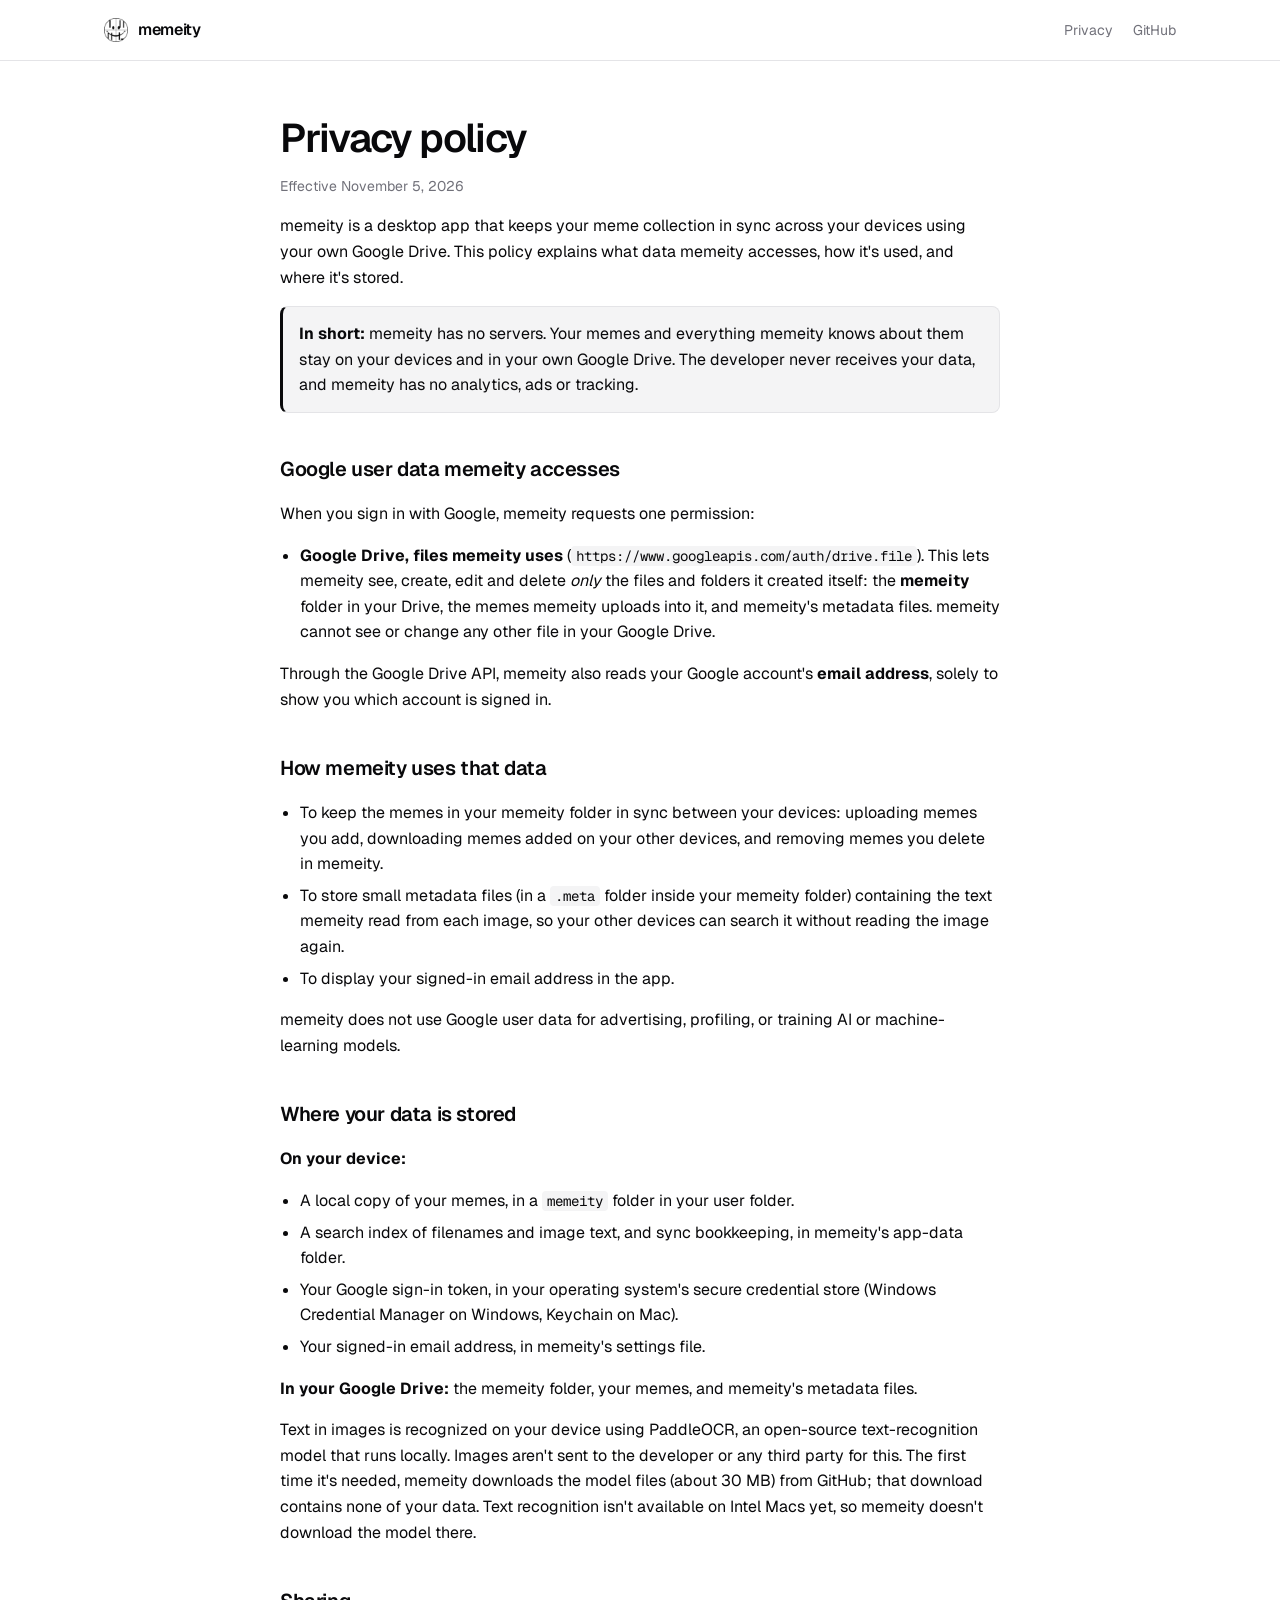
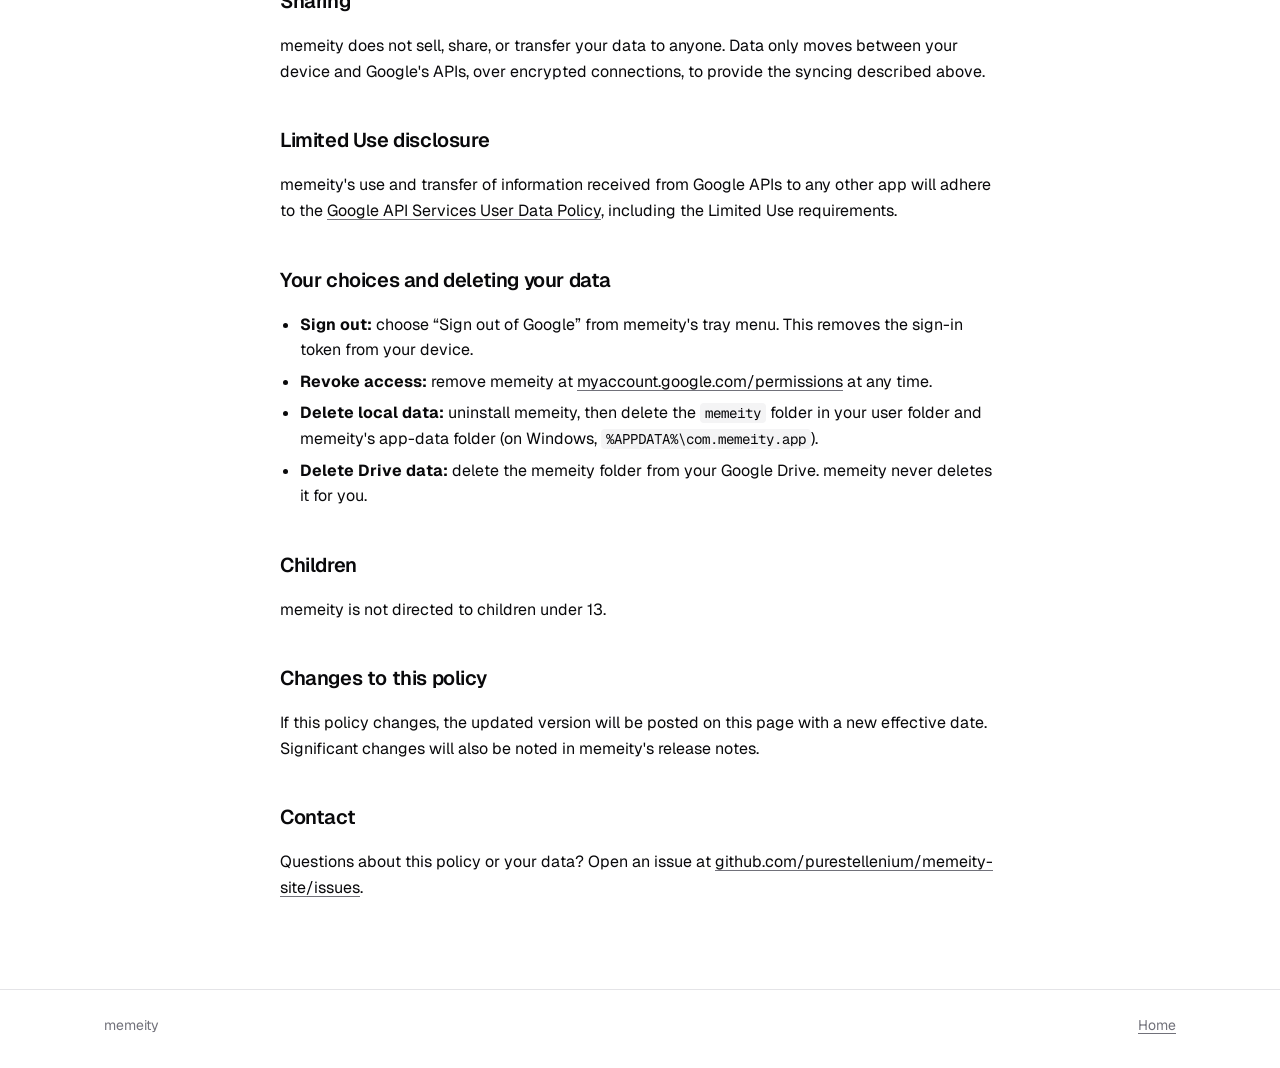
==== commit 30cf0734: "Support Intel Macs in downloads and copy - Download button picks the Apple Silicon or Intel .dmg (cl" ====
--- a/privacy/index.html
+++ b/privacy/index.html
@@ -26,7 +26,7 @@
 
     <main class="wrap prose">
       <h1>Privacy policy</h1>
-      <p class="meta">Effective November 4, 2026</p>
+      <p class="meta">Effective November 5, 2026</p>
 
       <p>
         memeity is a desktop app that keeps your meme collection in sync across your devices using your own Google Drive.
@@ -67,14 +67,15 @@
       <ul>
         <li>A local copy of your memes, in a <code>memeity</code> folder in your user folder.</li>
         <li>A search index of filenames and image text, and sync bookkeeping, in memeity's app-data folder.</li>
-        <li>Your Google sign-in token, in your operating system's secure credential store (Windows Credential Manager).</li>
+        <li>Your Google sign-in token, in your operating system's secure credential store (Windows Credential Manager on Windows, Keychain on Mac).</li>
         <li>Your signed-in email address, in memeity's settings file.</li>
       </ul>
       <p><strong>In your Google Drive:</strong> the memeity folder, your memes, and memeity's metadata files.</p>
       <p>
         Text in images is recognized on your device using PaddleOCR, an open-source text-recognition model that runs
         locally. Images aren't sent to the developer or any third party for this. The first time it's needed, memeity
-        downloads the model files (about 30 MB) from GitHub; that download contains none of your data.
+        downloads the model files (about 30 MB) from GitHub; that download contains none of your data. Text recognition
+        isn't available on Intel Macs yet, so memeity doesn't download the model there.
       </p>
 
       <h2>Sharing</h2>
--- a/style.css
+++ b/style.css
@@ -278,12 +278,39 @@
   animation: float 6s ease-in-out infinite;
 }
 
+/* The logo is a button (click for another voiceline), so strip button styling. */
+button.hero-logo {
+  display: block;
+  padding: 0;
+  border: 0;
+  border-radius: 50%;
+  background: none;
+  color: inherit;
+  font: inherit;
+  text-align: left;
+  cursor: pointer;
+}
+
+button.hero-logo:focus-visible {
+  outline: 2px solid var(--ring);
+  outline-offset: 4px;
+}
+
 .hero-logo img {
   display: block;
   width: 100%;
   height: 100%;
   border-radius: 50%;
   box-shadow: 0 20px 50px -12px rgba(0, 0, 0, 0.6);
+  transition: scale 0.2s ease;
+}
+
+.hero-logo:hover img {
+  scale: 1.06;
+}
+
+.hero-logo:active img {
+  scale: 0.96;
 }
 
 /* Speech bubble off the logo's upper right; its tight corner points back at it. */
@@ -314,6 +341,18 @@
   }
 }
 
+/* Each new line pops in again (same motion, no delay). */
+.speech.pop {
+  animation: speech-pop 0.4s cubic-bezier(0.2, 1.4, 0.4, 1);
+}
+
+@keyframes speech-pop {
+  from {
+    opacity: 0.4;
+    transform: scale(0.7) translateY(4px);
+  }
+}
+
 
 @keyframes float {
   0%,
@@ -331,13 +370,14 @@
     height: 88px;
     margin: 44px auto 22px;
   }
-
-  /* No room beside the logo on phones: sit above it instead. */
+}
+
+/* No room beside the logo on small screens: the bubble sits above it instead. */
+@media (max-width: 720px) {
   .speech {
     bottom: calc(100% + 10px);
     left: 50%;
     translate: -50% 0;
-    border-radius: 16px 16px 16px 4px;
     font-size: 14px;
     transform-origin: bottom center;
   }
@@ -392,31 +432,38 @@
 }
 
 /* Wide screens: copy on the left, the demo pane beside it, both above the fold.
+   The hero breaks out of the page's 1120px column to use more of the screen.
    Narrower screens keep the centred, stacked layout above. */
 @media (min-width: 961px) {
   .hero {
-    padding: 72px 0 80px;
+    padding: 100px 0 104px;
     text-align: left;
   }
 
-  .hero-grid {
+  .hero .wrap.hero-grid {
     display: grid;
-    grid-template-columns: minmax(0, 0.85fr) minmax(0, 1.15fr);
+    grid-template-columns: minmax(0, 0.9fr) minmax(0, 1.1fr);
     align-items: center;
-    gap: 56px;
+    gap: clamp(56px, 6vw, 112px);
+    max-width: 1480px;
+    padding: 0 clamp(24px, 4vw, 64px);
   }
 
   .hero-logo {
-    margin: 0 0 24px;
+    width: 124px;
+    height: 124px;
+    margin: 0 0 32px;
   }
 
   .home h1 {
-    font-size: clamp(44px, 4.6vw, 58px);
+    font-size: clamp(48px, 5vw, 80px);
+    margin-bottom: 24px;
   }
 
   .lede {
     max-width: 30em;
-    margin: 0 0 28px;
+    margin: 0 0 36px;
+    font-size: clamp(18px, 1.4vw, 21px);
   }
 
   .hero .actions {
@@ -426,6 +473,11 @@
   .demo {
     max-width: none;
     margin: 0;
+  }
+
+  /* .hero raises specificity over the base .pane-grid rule further down. */
+  .hero .pane-grid {
+    height: clamp(400px, 34vw, 500px);
   }
 }
 
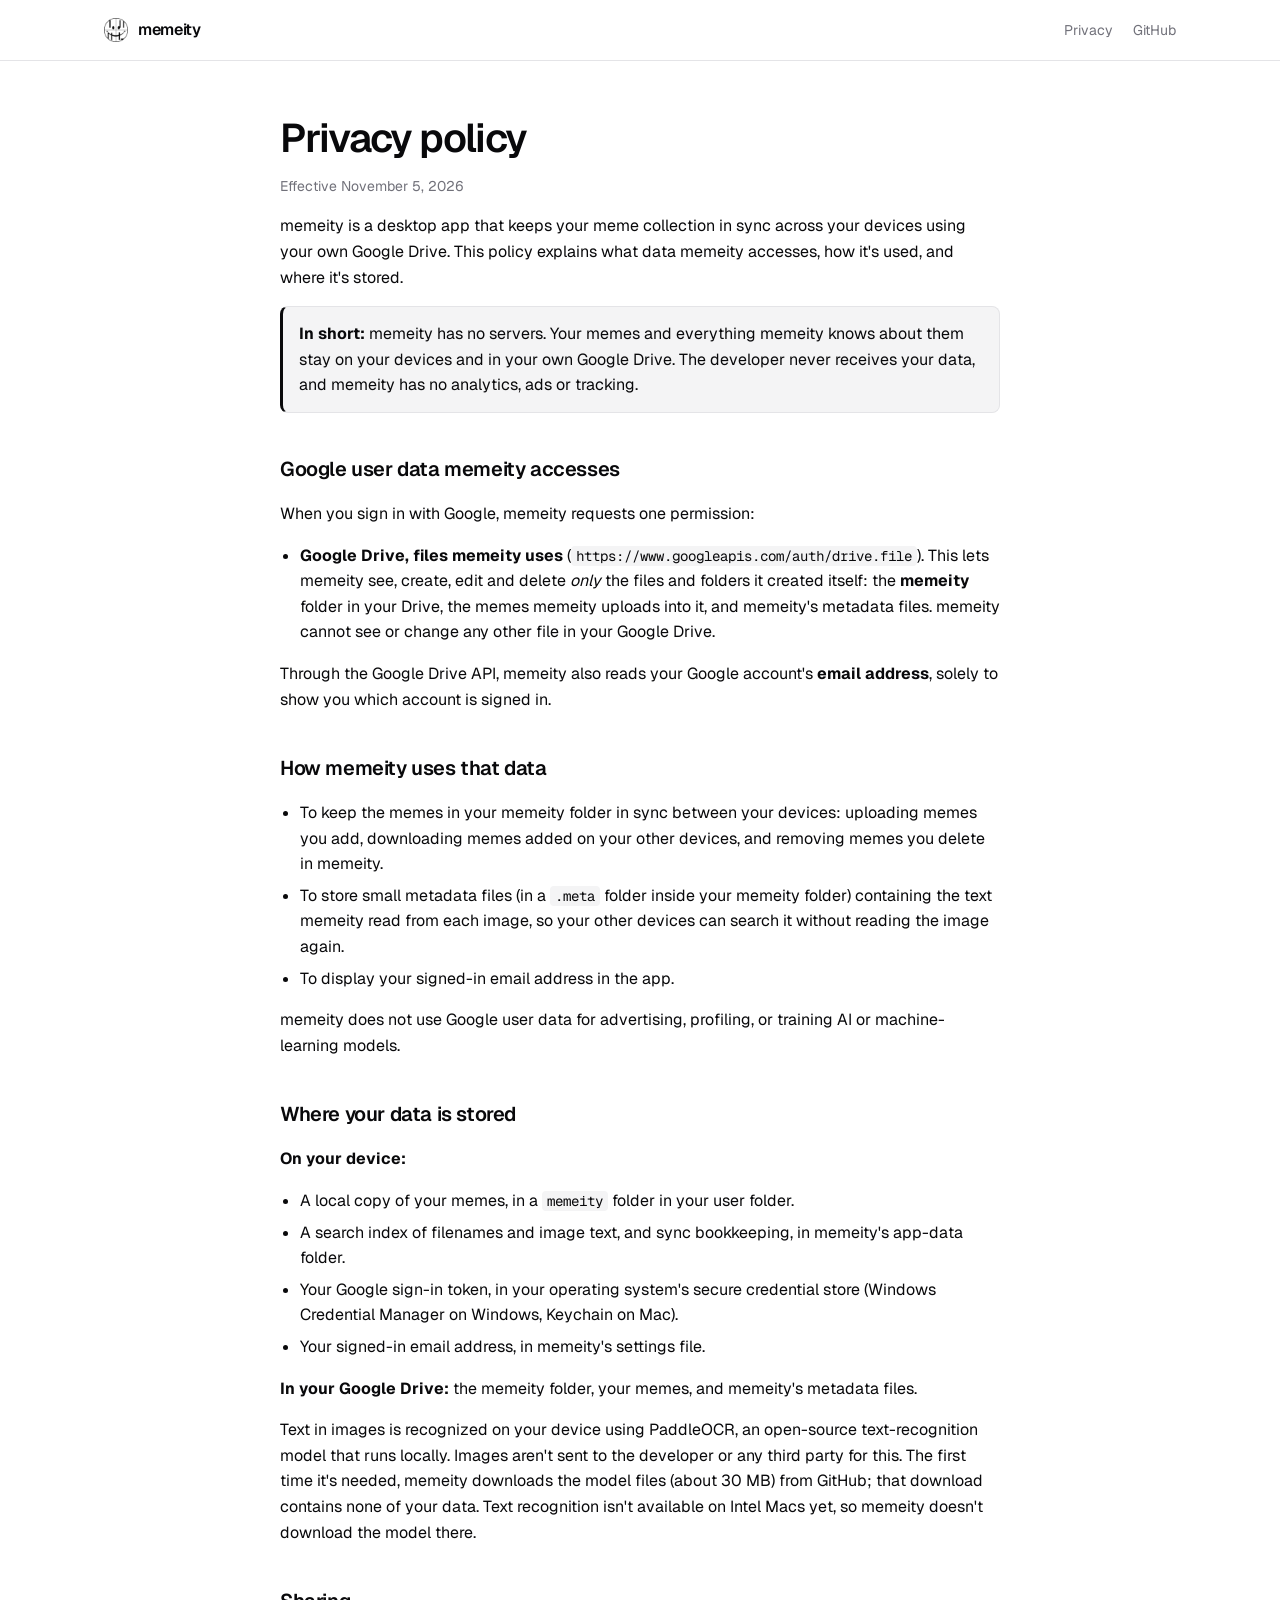
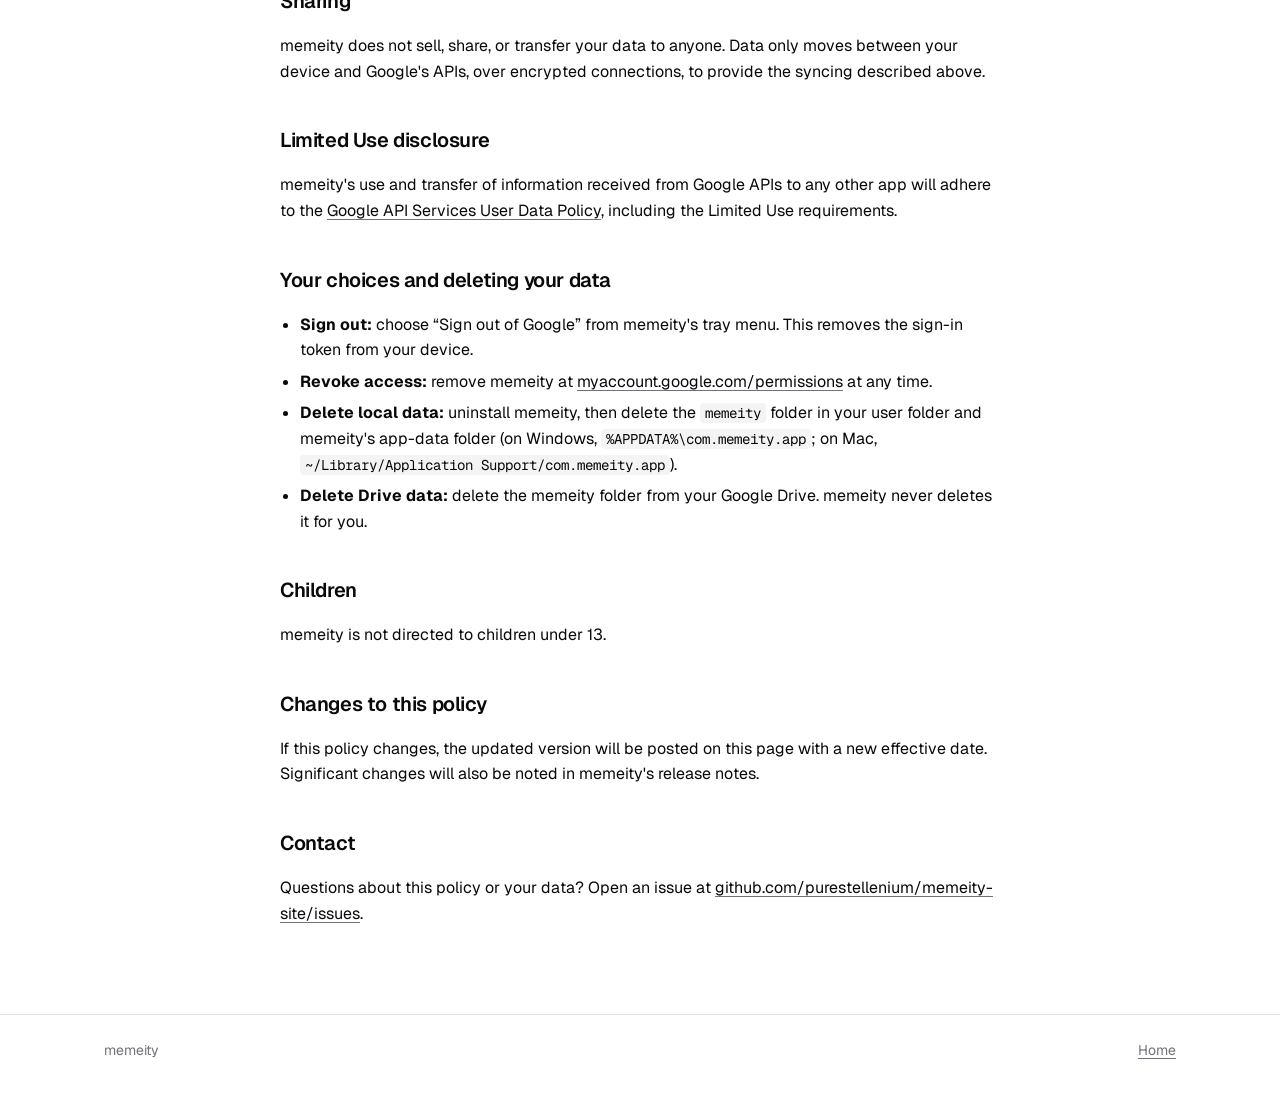
==== commit 6fbee0b8: "Privacy: add the Mac app-data folder to the delete-local-data step Co-Authored-By: Claude Opus 5.5 <" ====
--- a/privacy/index.html
+++ b/privacy/index.html
@@ -95,7 +95,7 @@
       <ul>
         <li><strong>Sign out:</strong> choose “Sign out of Google” from memeity's tray menu. This removes the sign-in token from your device.</li>
         <li><strong>Revoke access:</strong> remove memeity at <a href="https://myaccount.google.com/permissions">myaccount.google.com/permissions</a> at any time.</li>
-        <li><strong>Delete local data:</strong> uninstall memeity, then delete the <code>memeity</code> folder in your user folder and memeity's app-data folder (on Windows, <code>%APPDATA%\com.memeity.app</code>).</li>
+        <li><strong>Delete local data:</strong> uninstall memeity, then delete the <code>memeity</code> folder in your user folder and memeity's app-data folder (on Windows, <code>%APPDATA%\com.memeity.app</code>; on Mac, <code>~/Library/Application Support/com.memeity.app</code>).</li>
         <li><strong>Delete Drive data:</strong> delete the memeity folder from your Google Drive. memeity never deletes it for you.</li>
       </ul>
 
--- a/style.css
+++ b/style.css
@@ -135,7 +135,6 @@
 }
 
 @media (max-width: 560px) {
-  nav .links a[href="#features"],
   nav .links a[href*="github.com"] {
     display: none;
   }
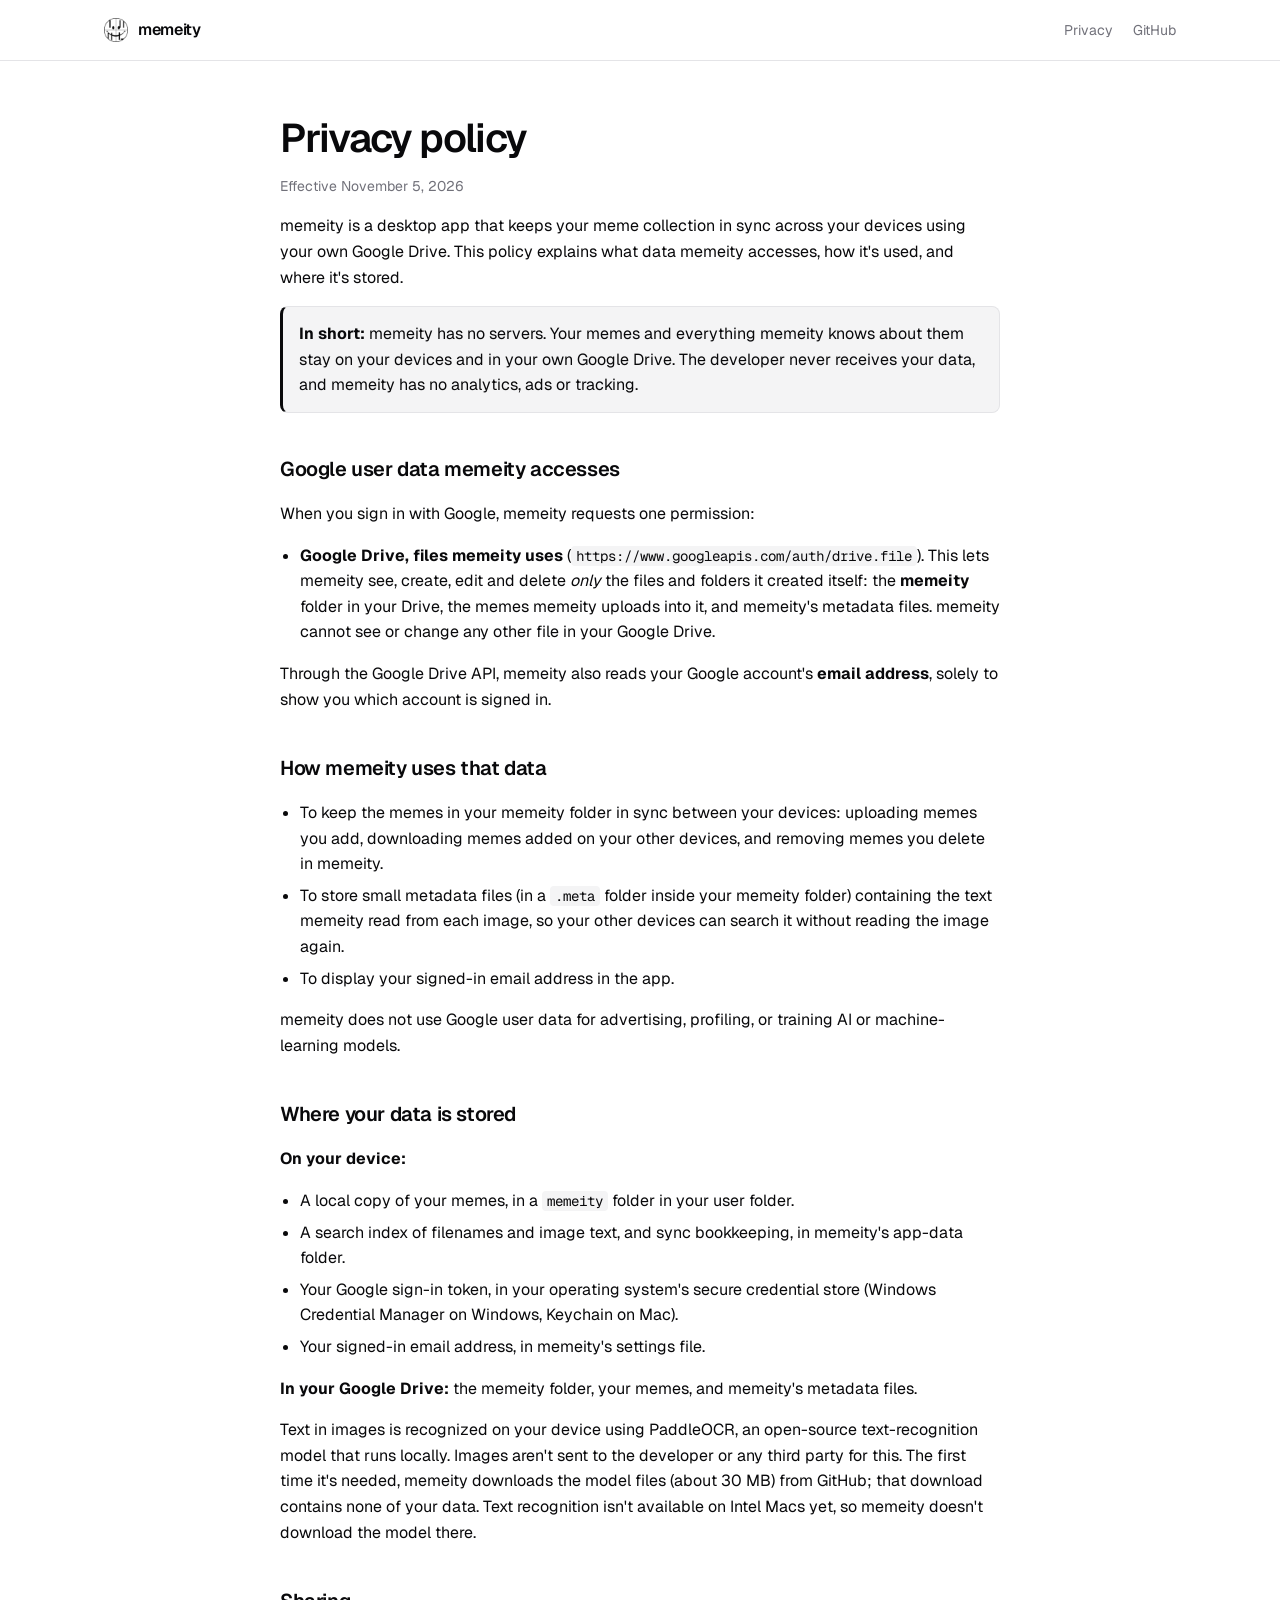
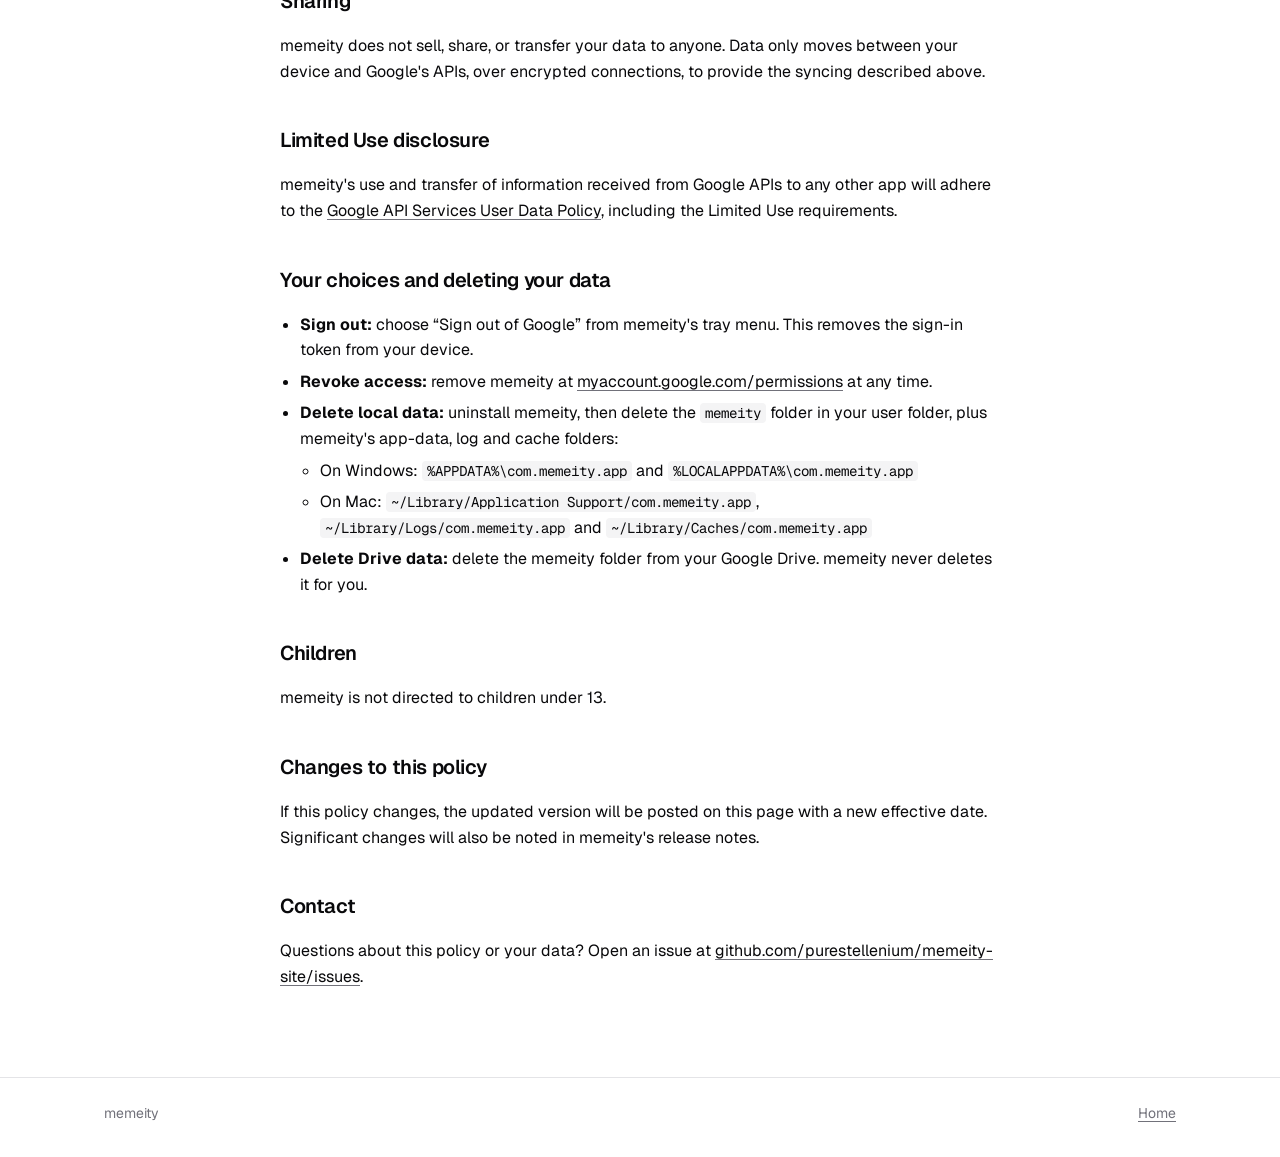
==== commit fb0f1966: "Privacy: list the log and cache folders to delete on Windows and Mac Co-Authored-By: Claude Opus 5.5" ====
--- a/privacy/index.html
+++ b/privacy/index.html
@@ -95,7 +95,12 @@
       <ul>
         <li><strong>Sign out:</strong> choose “Sign out of Google” from memeity's tray menu. This removes the sign-in token from your device.</li>
         <li><strong>Revoke access:</strong> remove memeity at <a href="https://myaccount.google.com/permissions">myaccount.google.com/permissions</a> at any time.</li>
-        <li><strong>Delete local data:</strong> uninstall memeity, then delete the <code>memeity</code> folder in your user folder and memeity's app-data folder (on Windows, <code>%APPDATA%\com.memeity.app</code>; on Mac, <code>~/Library/Application Support/com.memeity.app</code>).</li>
+        <li><strong>Delete local data:</strong> uninstall memeity, then delete the <code>memeity</code> folder in your user folder, plus memeity's app-data, log and cache folders:
+          <ul>
+            <li>On Windows: <code>%APPDATA%\com.memeity.app</code> and <code>%LOCALAPPDATA%\com.memeity.app</code></li>
+            <li>On Mac: <code>~/Library/Application Support/com.memeity.app</code>, <code>~/Library/Logs/com.memeity.app</code> and <code>~/Library/Caches/com.memeity.app</code></li>
+          </ul>
+        </li>
         <li><strong>Delete Drive data:</strong> delete the memeity folder from your Google Drive. memeity never deletes it for you.</li>
       </ul>
 
--- a/style.css
+++ b/style.css
@@ -1357,6 +1357,10 @@
   margin-bottom: 6px;
 }
 
+.prose li ul {
+  margin: 6px 0 0;
+}
+
 .callout {
   padding: 14px 16px;
   border: 1px solid var(--border);
